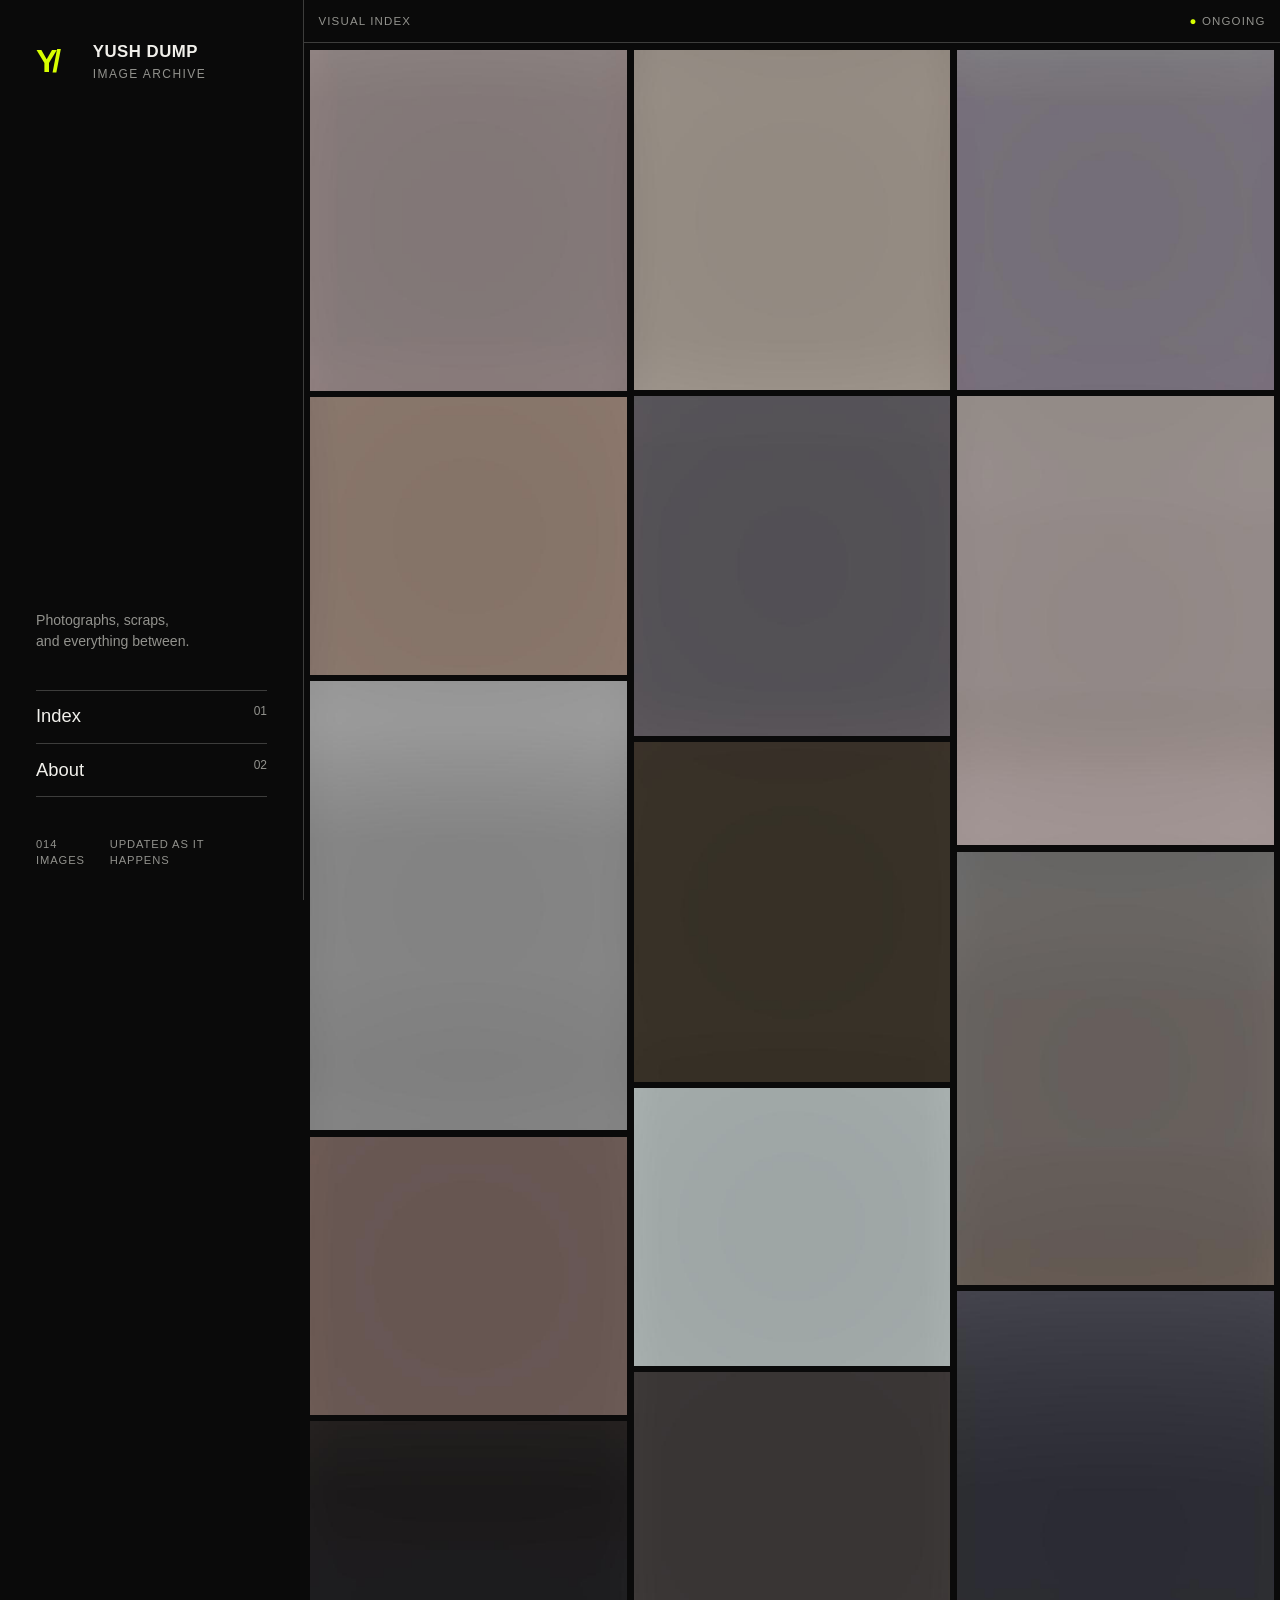
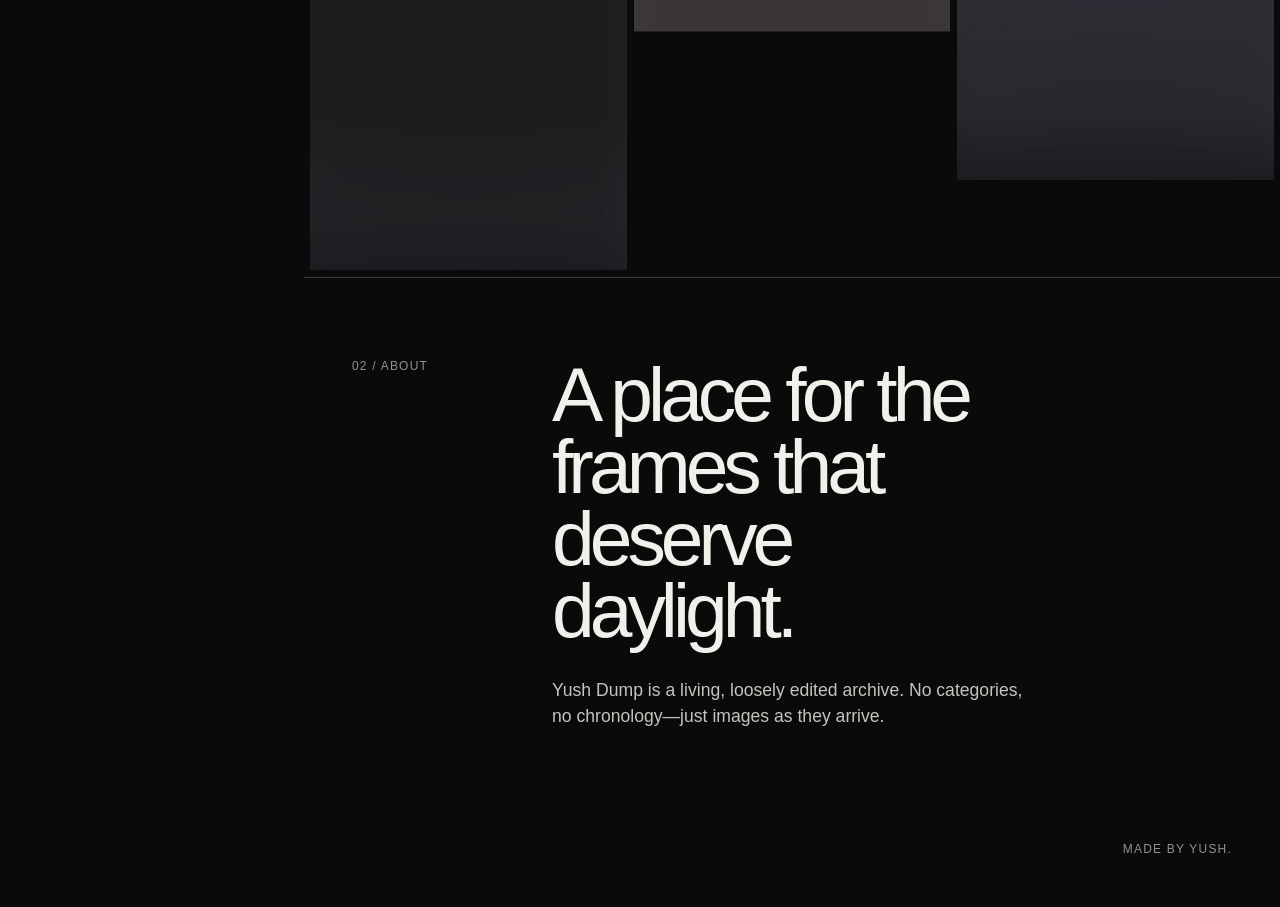
==== index.html @ 3e43b0ed "Build vanilla image archive boilerplate" ====
<!doctype html>
<html lang="en">
  <head>
    <meta charset="utf-8">
    <meta name="viewport" content="width=device-width, initial-scale=1">
    <meta name="description" content="Yush Dump — an unfiltered image archive.">
    <meta name="theme-color" content="#0a0a0a">
    <title>Yush Dump — Image Archive</title>
    <link rel="icon" type="image/svg+xml" href="data:image/svg+xml,%3Csvg xmlns='http://www.w3.org/2000/svg' viewBox='0 0 32 32'%3E%3Crect width='32' height='32' rx='3' fill='%230a0a0a'/%3E%3Cpath d='M7 7h6l3 7 3-7h6l-6 12v6h-6v-6z' fill='%23d8ff00'/%3E%3C/svg%3E">
    <link rel="stylesheet" href="styles.css">
    <script src="photos.js" defer></script>
    <script src="app.js" defer></script>
  </head>
  <body>
    <a class="skip-link" href="#gallery">Skip to photographs</a>

    <div class="site-shell">
      <aside class="sidebar" aria-label="Site navigation">
        <a class="brand" href="#top" aria-label="Yush Dump, home">
          <span class="brand-mark" aria-hidden="true">Y/</span>
          <span class="brand-name">Yush Dump</span>
          <span class="brand-note">Image archive</span>
        </a>

        <button class="menu-toggle" type="button" aria-expanded="false" aria-controls="site-nav">
          <span>Menu</span>
          <span class="menu-toggle-icon" aria-hidden="true"></span>
        </button>

        <div class="sidebar-lower" id="site-nav">
          <p class="archive-note">Photographs, scraps,<br>and everything between.</p>
          <nav class="main-nav" aria-label="Primary">
            <a href="#gallery" data-nav-link>Index <span>01</span></a>
            <a href="#about" data-nav-link>About <span>02</span></a>
          </nav>
          <div class="sidebar-meta">
            <span id="photo-count">000 images</span>
            <span>Updated as it happens</span>
          </div>
        </div>
      </aside>

      <main class="main" id="top">
        <header class="index-header">
          <p>Visual index</p>
          <p><span aria-hidden="true">●</span> Ongoing</p>
        </header>

        <section class="gallery" id="gallery" aria-label="Image archive"></section>
        <noscript>
          <p class="noscript">This image index needs JavaScript enabled.</p>
        </noscript>

        <section class="about" id="about" aria-labelledby="about-title">
          <p class="section-label">02 / About</p>
          <div class="about-copy">
            <h1 id="about-title">A place for the frames that deserve daylight.</h1>
            <p>Yush Dump is a living, loosely edited archive. No categories, no chronology—just images as they arrive.</p>
          </div>
          <p class="about-signoff">Made by Yush.</p>
        </section>
      </main>
    </div>

    <dialog class="lightbox" id="lightbox" aria-labelledby="lightbox-title">
      <div class="lightbox-frame">
        <button class="lightbox-close" type="button" aria-label="Close image viewer">Close</button>
        <button class="lightbox-arrow lightbox-previous" type="button" aria-label="Previous image">←</button>
        <figure>
          <img id="lightbox-image" alt="">
          <figcaption>
            <span id="lightbox-title"></span>
            <span id="lightbox-meta"></span>
          </figcaption>
        </figure>
        <button class="lightbox-arrow lightbox-next" type="button" aria-label="Next image">→</button>
      </div>
    </dialog>
  </body>
</html>
---- styles.css ----
:root {
  color-scheme: dark;
  --ink: #0a0a0a;
  --paper: #f1f0eb;
  --muted: #92928d;
  --line: rgba(241, 240, 235, 0.22);
  --acid: #d8ff00;
  --sidebar-width: 19rem;
  font-family: Arial, Helvetica, sans-serif;
  font-synthesis: none;
}

* {
  box-sizing: border-box;
}

html {
  scroll-behavior: smooth;
}

body {
  margin: 0;
  background: var(--ink);
  color: var(--paper);
  font-size: 1rem;
  line-height: 1.45;
  -webkit-font-smoothing: antialiased;
}

button,
a {
  color: inherit;
}

button {
  font: inherit;
}

.skip-link {
  position: fixed;
  top: 0.75rem;
  left: 0.75rem;
  z-index: 1000;
  padding: 0.65rem 0.85rem;
  background: var(--acid);
  color: var(--ink);
  font-weight: 700;
  transform: translateY(-180%);
  transition: transform 160ms ease;
}

.skip-link:focus {
  transform: translateY(0);
}

.site-shell {
  min-height: 100vh;
}

.sidebar {
  position: fixed;
  inset: 0 auto 0 0;
  z-index: 20;
  display: flex;
  width: var(--sidebar-width);
  flex-direction: column;
  justify-content: space-between;
  padding: 2.4rem 2.25rem 2rem;
  background: var(--ink);
  border-right: 1px solid var(--line);
}

.brand {
  display: grid;
  grid-template-columns: 2.75rem 1fr;
  grid-template-rows: auto auto;
  column-gap: 0.8rem;
  align-items: center;
  width: fit-content;
  text-decoration: none;
}

.brand-mark {
  grid-row: 1 / 3;
  color: var(--acid);
  font-size: 2rem;
  font-weight: 800;
  letter-spacing: -0.16em;
}

.brand-name {
  font-size: 1.05rem;
  font-weight: 700;
  letter-spacing: 0.03em;
  text-transform: uppercase;
}

.brand-note {
  color: var(--muted);
  font-size: 0.75rem;
  letter-spacing: 0.12em;
  text-transform: uppercase;
}

.menu-toggle {
  display: none;
}

.sidebar-lower {
  display: grid;
  gap: 2.4rem;
}

.archive-note {
  margin: 0;
  color: var(--muted);
  font-size: 0.88rem;
}

.main-nav {
  display: grid;
  border-top: 1px solid var(--line);
}

.main-nav a {
  display: flex;
  justify-content: space-between;
  padding: 0.8rem 0;
  border-bottom: 1px solid var(--line);
  font-size: 1.15rem;
  text-decoration: none;
  transition: color 160ms ease, padding 160ms ease;
}

.main-nav a span {
  color: var(--muted);
  font-size: 0.75rem;
}

.main-nav a:hover,
.main-nav a:focus-visible {
  padding-left: 0.35rem;
  color: var(--acid);
  outline: none;
}

.sidebar-meta {
  display: flex;
  justify-content: space-between;
  color: var(--muted);
  font-size: 0.7rem;
  letter-spacing: 0.08em;
  text-transform: uppercase;
}

.main {
  margin-left: var(--sidebar-width);
}

.index-header {
  display: flex;
  justify-content: space-between;
  padding: 0.8rem 0.9rem;
  border-bottom: 1px solid var(--line);
  color: var(--muted);
  font-size: 0.72rem;
  letter-spacing: 0.1em;
  text-transform: uppercase;
}

.index-header p {
  margin: 0;
}

.index-header span {
  color: var(--acid);
}

.gallery {
  min-height: 85vh;
  padding: 0.4rem;
  columns: 4 15rem;
  column-gap: 0.4rem;
}

.photo-card {
  position: relative;
  display: block;
  width: 100%;
  margin: 0 0 0.4rem;
  padding: 0;
  overflow: hidden;
  break-inside: avoid;
  background: #171717;
  border: 0;
  cursor: zoom-in;
  text-align: left;
}

.photo-card img {
  display: block;
  width: 100%;
  height: auto;
  filter: saturate(0.88);
  transform: scale(1.002);
  transition: filter 300ms ease, transform 500ms cubic-bezier(0.2, 0.65, 0.25, 1);
}

.photo-card::after {
  content: "";
  position: absolute;
  inset: 0;
  background: linear-gradient(to top, rgba(0, 0, 0, 0.78), transparent 42%);
  opacity: 0;
  transition: opacity 240ms ease;
}

.photo-card-copy {
  position: absolute;
  z-index: 1;
  right: 0.8rem;
  bottom: 0.65rem;
  left: 0.8rem;
  display: flex;
  justify-content: space-between;
  align-items: end;
  opacity: 0;
  transform: translateY(0.4rem);
  transition: opacity 220ms ease, transform 220ms ease;
}

.photo-card-title {
  font-size: 0.8rem;
  letter-spacing: 0.05em;
  text-transform: uppercase;
}

.photo-card-index {
  color: var(--acid);
  font-size: 0.7rem;
}

.photo-card:hover img,
.photo-card:focus-visible img {
  filter: saturate(1);
  transform: scale(1.025);
}

.photo-card:hover::after,
.photo-card:focus-visible::after,
.photo-card:hover .photo-card-copy,
.photo-card:focus-visible .photo-card-copy {
  opacity: 1;
}

.photo-card:hover .photo-card-copy,
.photo-card:focus-visible .photo-card-copy {
  transform: translateY(0);
}

.photo-card:focus-visible {
  outline: 2px solid var(--acid);
  outline-offset: -2px;
}

.about {
  display: grid;
  grid-template-columns: minmax(8rem, 0.7fr) minmax(18rem, 2fr) 0.7fr;
  gap: 2rem;
  min-height: 70vh;
  padding: 5rem 3rem 3rem;
  border-top: 1px solid var(--line);
}

.section-label,
.about-signoff {
  margin: 0;
  color: var(--muted);
  font-size: 0.75rem;
  letter-spacing: 0.1em;
  text-transform: uppercase;
}

.about-copy h1 {
  max-width: 14ch;
  margin: 0 0 2rem;
  font-size: clamp(2.6rem, 6vw, 6.8rem);
  font-weight: 400;
  line-height: 0.94;
  letter-spacing: -0.065em;
}

.about-copy p {
  max-width: 34rem;
  margin: 0;
  color: #c4c3bd;
  font-size: 1.1rem;
}

.about-signoff {
  align-self: end;
  text-align: right;
}

.noscript {
  margin: 2rem;
}

.lightbox {
  width: 100vw;
  max-width: none;
  height: 100vh;
  max-height: none;
  margin: 0;
  padding: 0;
  background: rgba(5, 5, 5, 0.98);
  border: 0;
  color: var(--paper);
}

.lightbox::backdrop {
  background: rgba(5, 5, 5, 0.96);
}

.lightbox-frame {
  display: grid;
  grid-template-columns: 4.5rem minmax(0, 1fr) 4.5rem;
  align-items: center;
  width: 100%;
  height: 100%;
  padding: 1rem;
}

.lightbox figure {
  display: grid;
  grid-template-rows: minmax(0, 1fr) auto;
  align-items: center;
  height: calc(100vh - 2rem);
  margin: 0;
}

.lightbox img {
  display: block;
  max-width: 100%;
  max-height: calc(100vh - 5.5rem);
  margin: auto;
  object-fit: contain;
}

.lightbox figcaption {
  display: flex;
  justify-content: space-between;
  padding-top: 0.9rem;
  color: var(--muted);
  font-size: 0.75rem;
  letter-spacing: 0.08em;
  text-transform: uppercase;
}

.lightbox-close,
.lightbox-arrow {
  background: transparent;
  border: 0;
  cursor: pointer;
}

.lightbox-close {
  position: absolute;
  top: 1.1rem;
  right: 1.25rem;
  z-index: 2;
  padding: 0.5rem;
  color: var(--muted);
  font-size: 0.75rem;
  letter-spacing: 0.1em;
  text-transform: uppercase;
}

.lightbox-arrow {
  display: grid;
  width: 3rem;
  height: 3rem;
  place-items: center;
  border: 1px solid var(--line);
  border-radius: 50%;
  font-size: 1.3rem;
  transition: background 160ms ease, color 160ms ease;
}

.lightbox-arrow:hover,
.lightbox-arrow:focus-visible,
.lightbox-close:hover,
.lightbox-close:focus-visible {
  color: var(--acid);
  outline: none;
}

.lightbox-arrow:hover,
.lightbox-arrow:focus-visible {
  background: var(--paper);
  color: var(--ink);
}

body:has(.lightbox[open]) {
  overflow: hidden;
}

@media (max-width: 1050px) {
  :root {
    --sidebar-width: 16rem;
  }

  .sidebar {
    padding-inline: 1.5rem;
  }

  .gallery {
    columns: 3 13rem;
  }
}

@media (max-width: 760px) {
  .sidebar {
    position: sticky;
    top: 0;
    flex-direction: row;
    align-items: center;
    width: 100%;
    min-height: 4.5rem;
    padding: 0.85rem 1rem;
    border-right: 0;
    border-bottom: 1px solid var(--line);
  }

  .brand-mark {
    font-size: 1.55rem;
  }

  .brand-note {
    display: none;
  }

  .menu-toggle {
    display: flex;
    align-items: center;
    gap: 0.65rem;
    padding: 0.55rem 0;
    background: transparent;
    border: 0;
    cursor: pointer;
    font-size: 0.75rem;
    letter-spacing: 0.1em;
    text-transform: uppercase;
  }

  .menu-toggle-icon,
  .menu-toggle-icon::before {
    display: block;
    width: 1.35rem;
    height: 1px;
    background: currentColor;
    content: "";
    transition: transform 180ms ease;
  }

  .menu-toggle-icon::before {
    transform: translateY(0.35rem);
  }

  .menu-toggle[aria-expanded="true"] .menu-toggle-icon {
    transform: translateY(0.15rem) rotate(45deg);
  }

  .menu-toggle[aria-expanded="true"] .menu-toggle-icon::before {
    transform: rotate(-90deg);
  }

  .sidebar-lower {
    position: absolute;
    top: calc(100% + 1px);
    right: 0;
    left: 0;
    display: none;
    gap: 1.5rem;
    padding: 1.5rem 1rem;
    background: var(--ink);
    border-bottom: 1px solid var(--line);
  }

  .sidebar-lower.is-open {
    display: grid;
  }

  .archive-note {
    display: none;
  }

  .sidebar-meta {
    padding-top: 0.25rem;
  }

  .main {
    margin-left: 0;
  }

  .index-header {
    padding-inline: 0.6rem;
  }

  .gallery {
    columns: 2 10rem;
    padding: 0.25rem;
    column-gap: 0.25rem;
  }

  .photo-card {
    margin-bottom: 0.25rem;
  }

  .photo-card::after,
  .photo-card-copy {
    display: none;
  }

  .about {
    grid-template-columns: 1fr;
    gap: 2.5rem;
    min-height: auto;
    padding: 4rem 1rem 2rem;
  }

  .about-copy h1 {
    font-size: clamp(2.8rem, 15vw, 5.2rem);
  }

  .about-signoff {
    margin-top: 3rem;
    text-align: left;
  }

  .lightbox-frame {
    grid-template-columns: 1fr 1fr;
    grid-template-rows: minmax(0, 1fr) 3.5rem;
    gap: 0.5rem;
    padding: 3.25rem 0.75rem 0.75rem;
  }

  .lightbox figure {
    grid-column: 1 / -1;
    height: 100%;
  }

  .lightbox img {
    max-height: calc(100vh - 9rem);
  }

  .lightbox-arrow {
    width: 100%;
    height: 2.8rem;
    border-radius: 0;
  }

  .lightbox-next {
    justify-self: end;
  }
}

@media (prefers-reduced-motion: reduce) {
  html {
    scroll-behavior: auto;
  }

  *,
  *::before,
  *::after {
    scroll-behavior: auto !important;
    transition-duration: 0.01ms !important;
  }
}
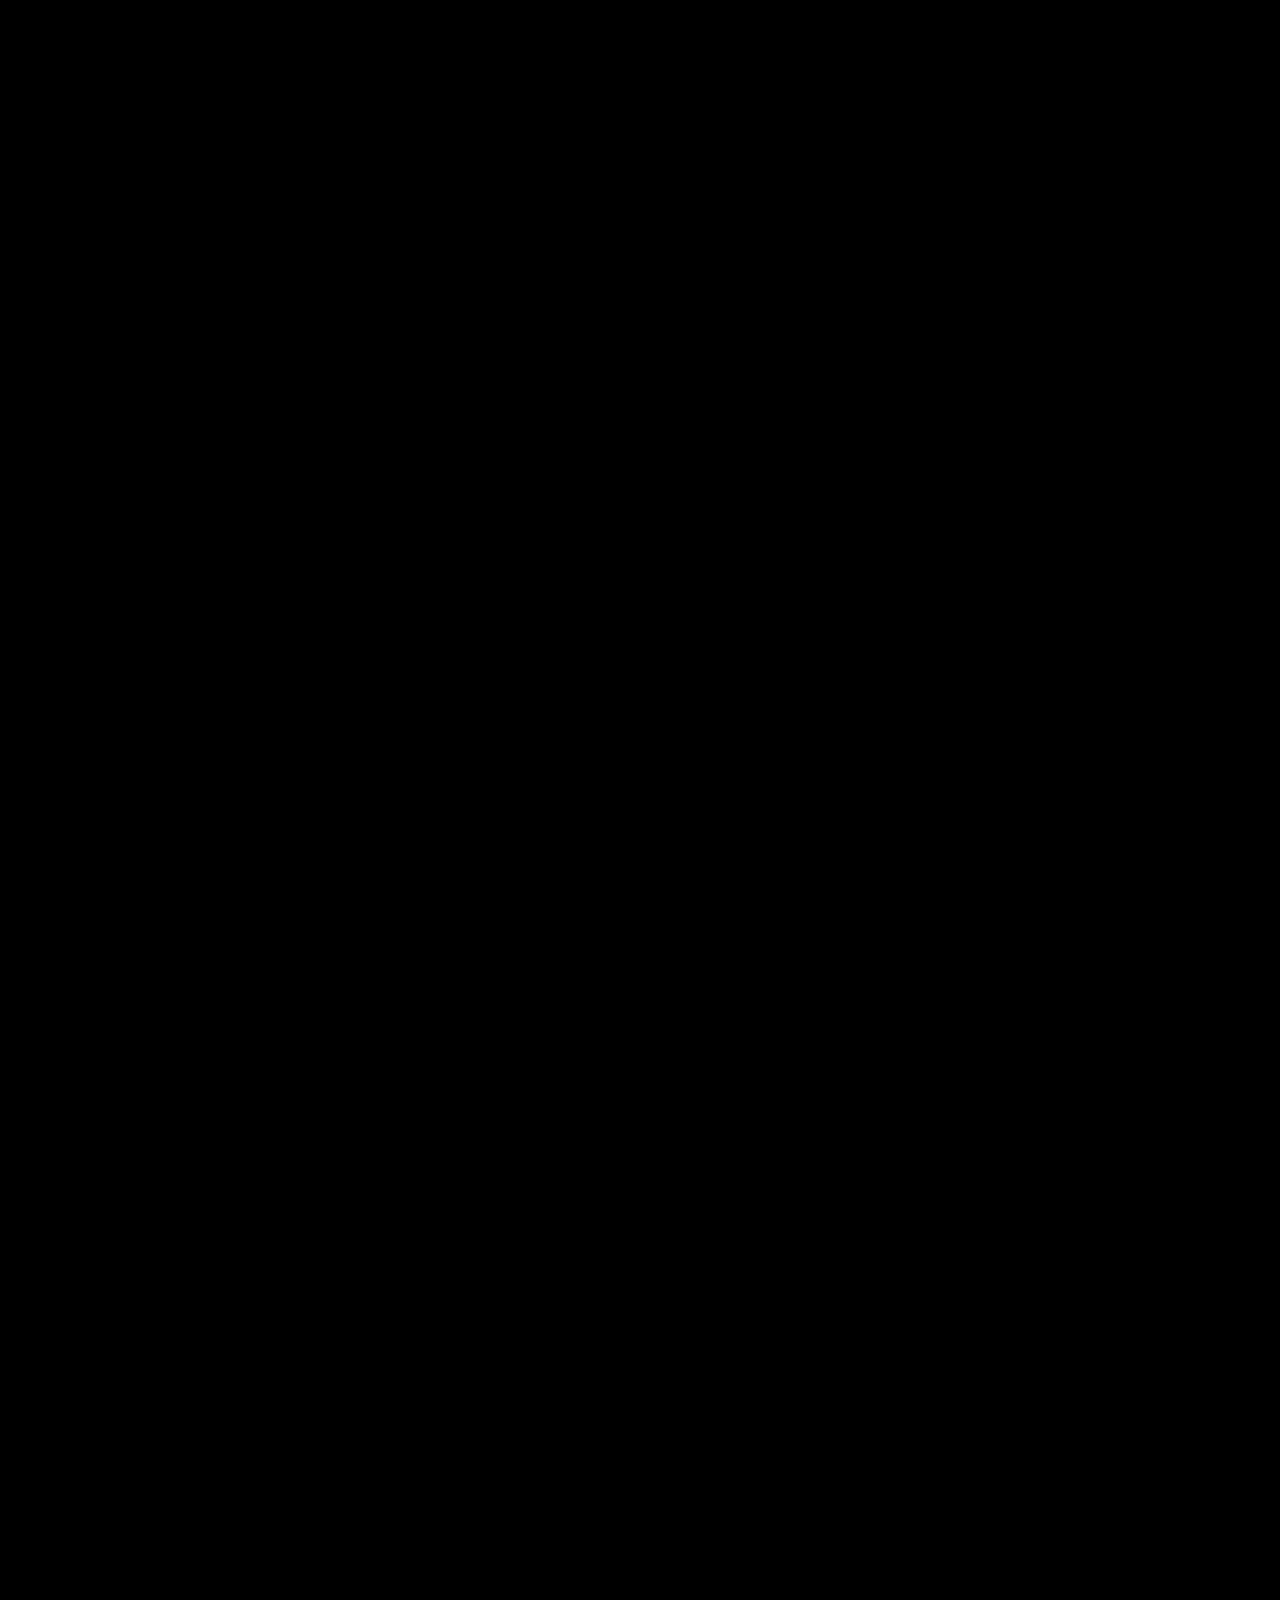
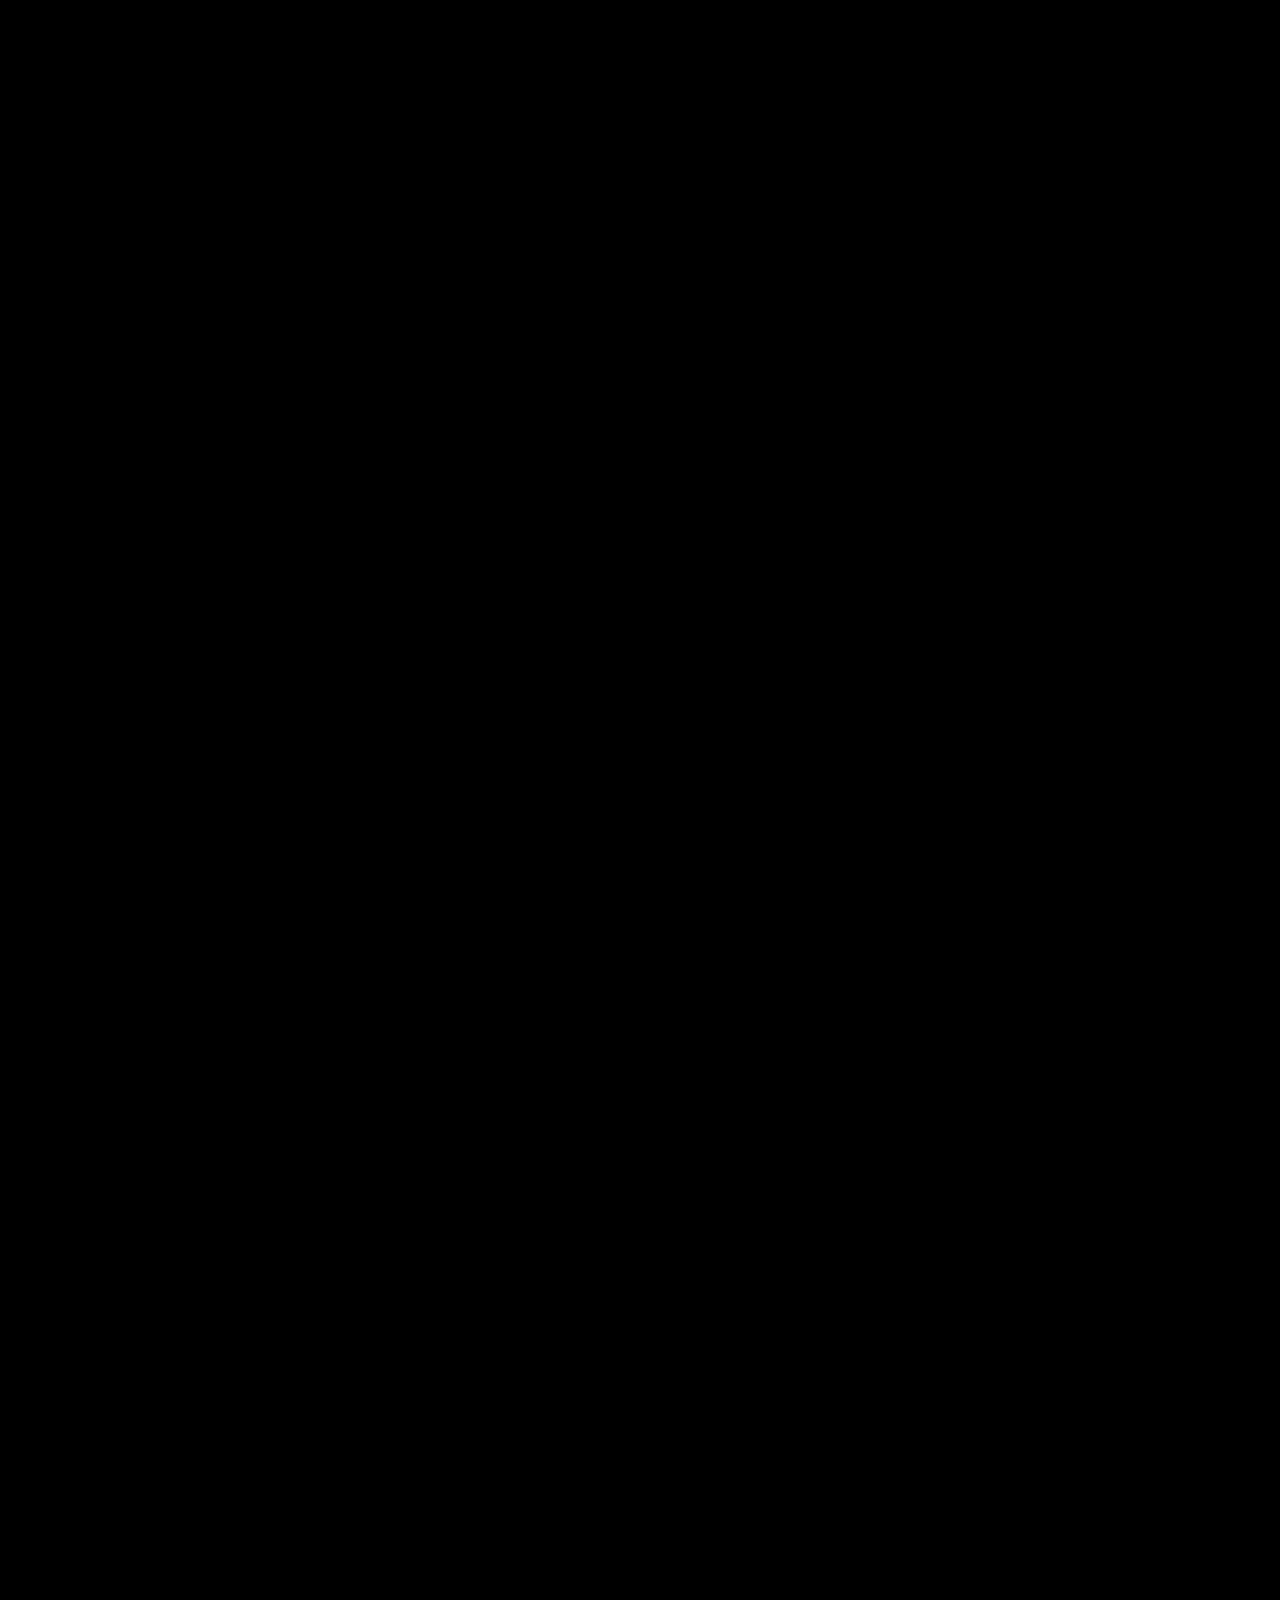
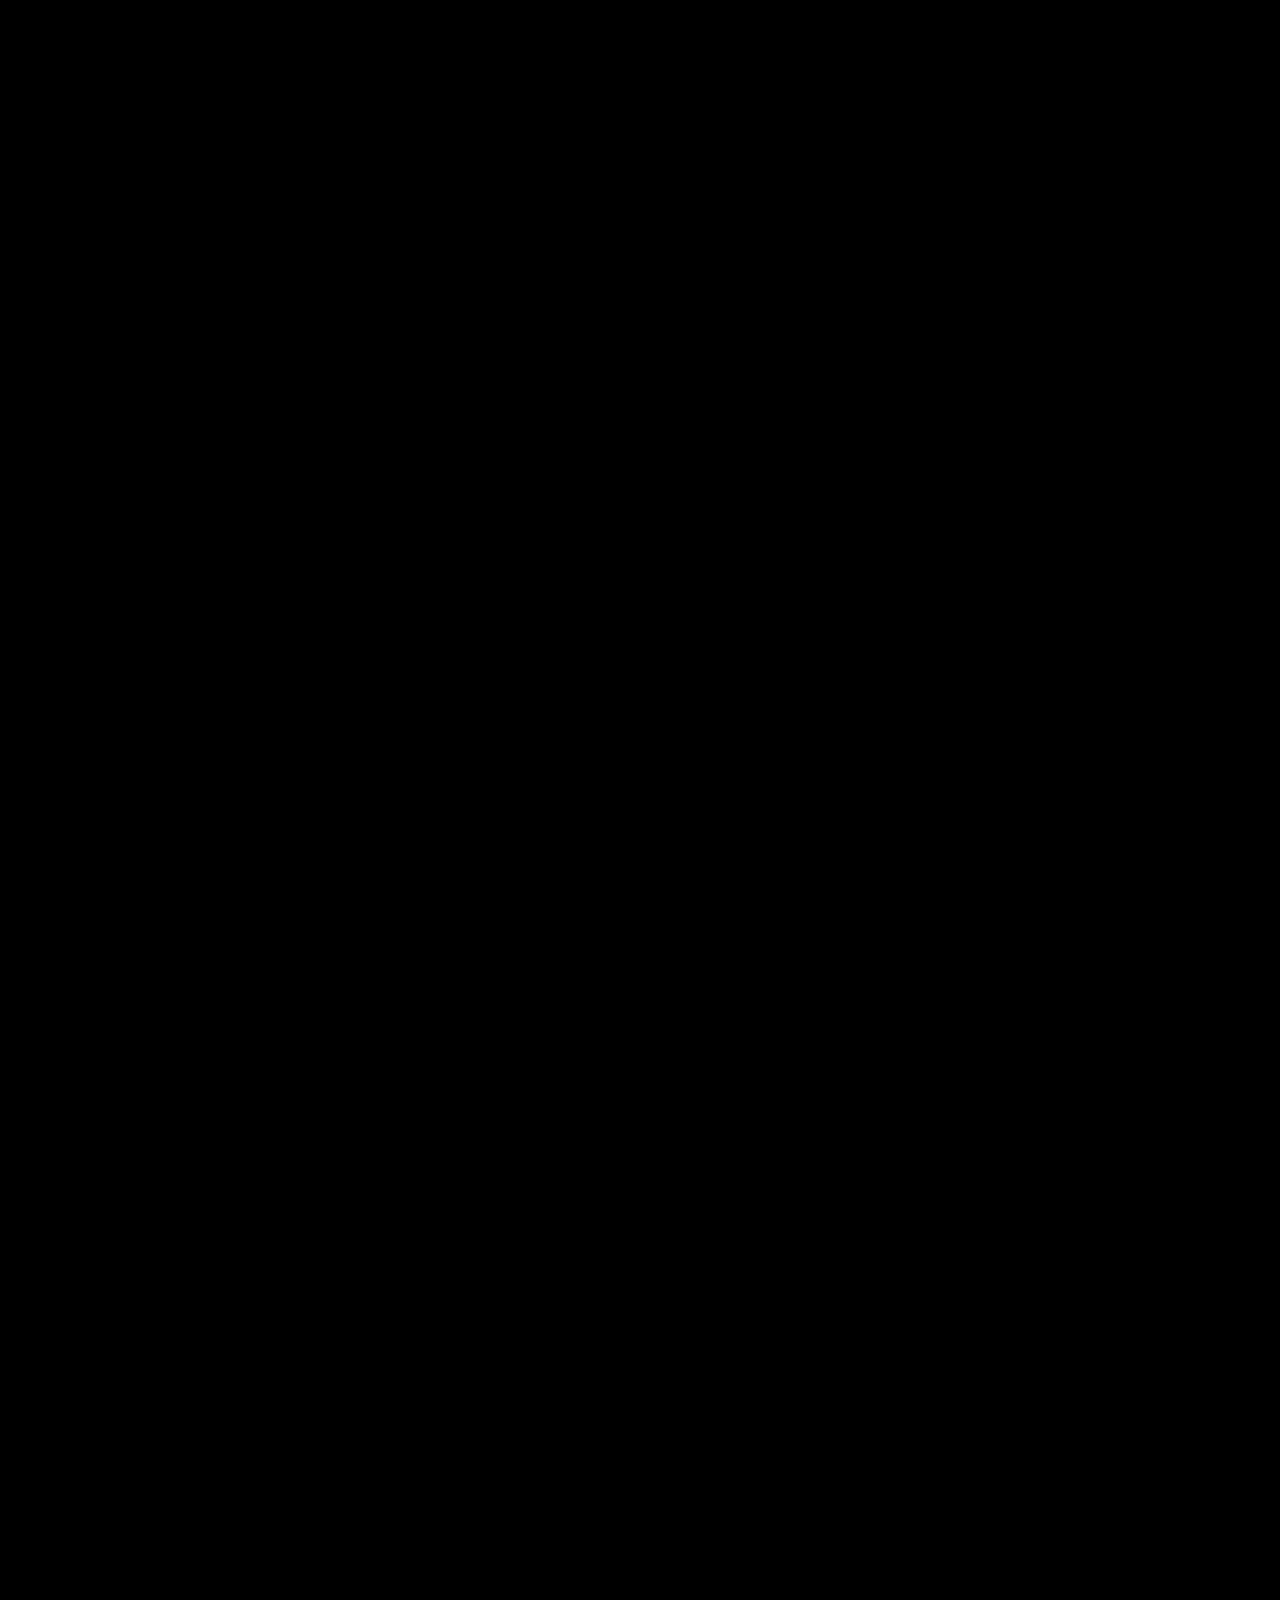
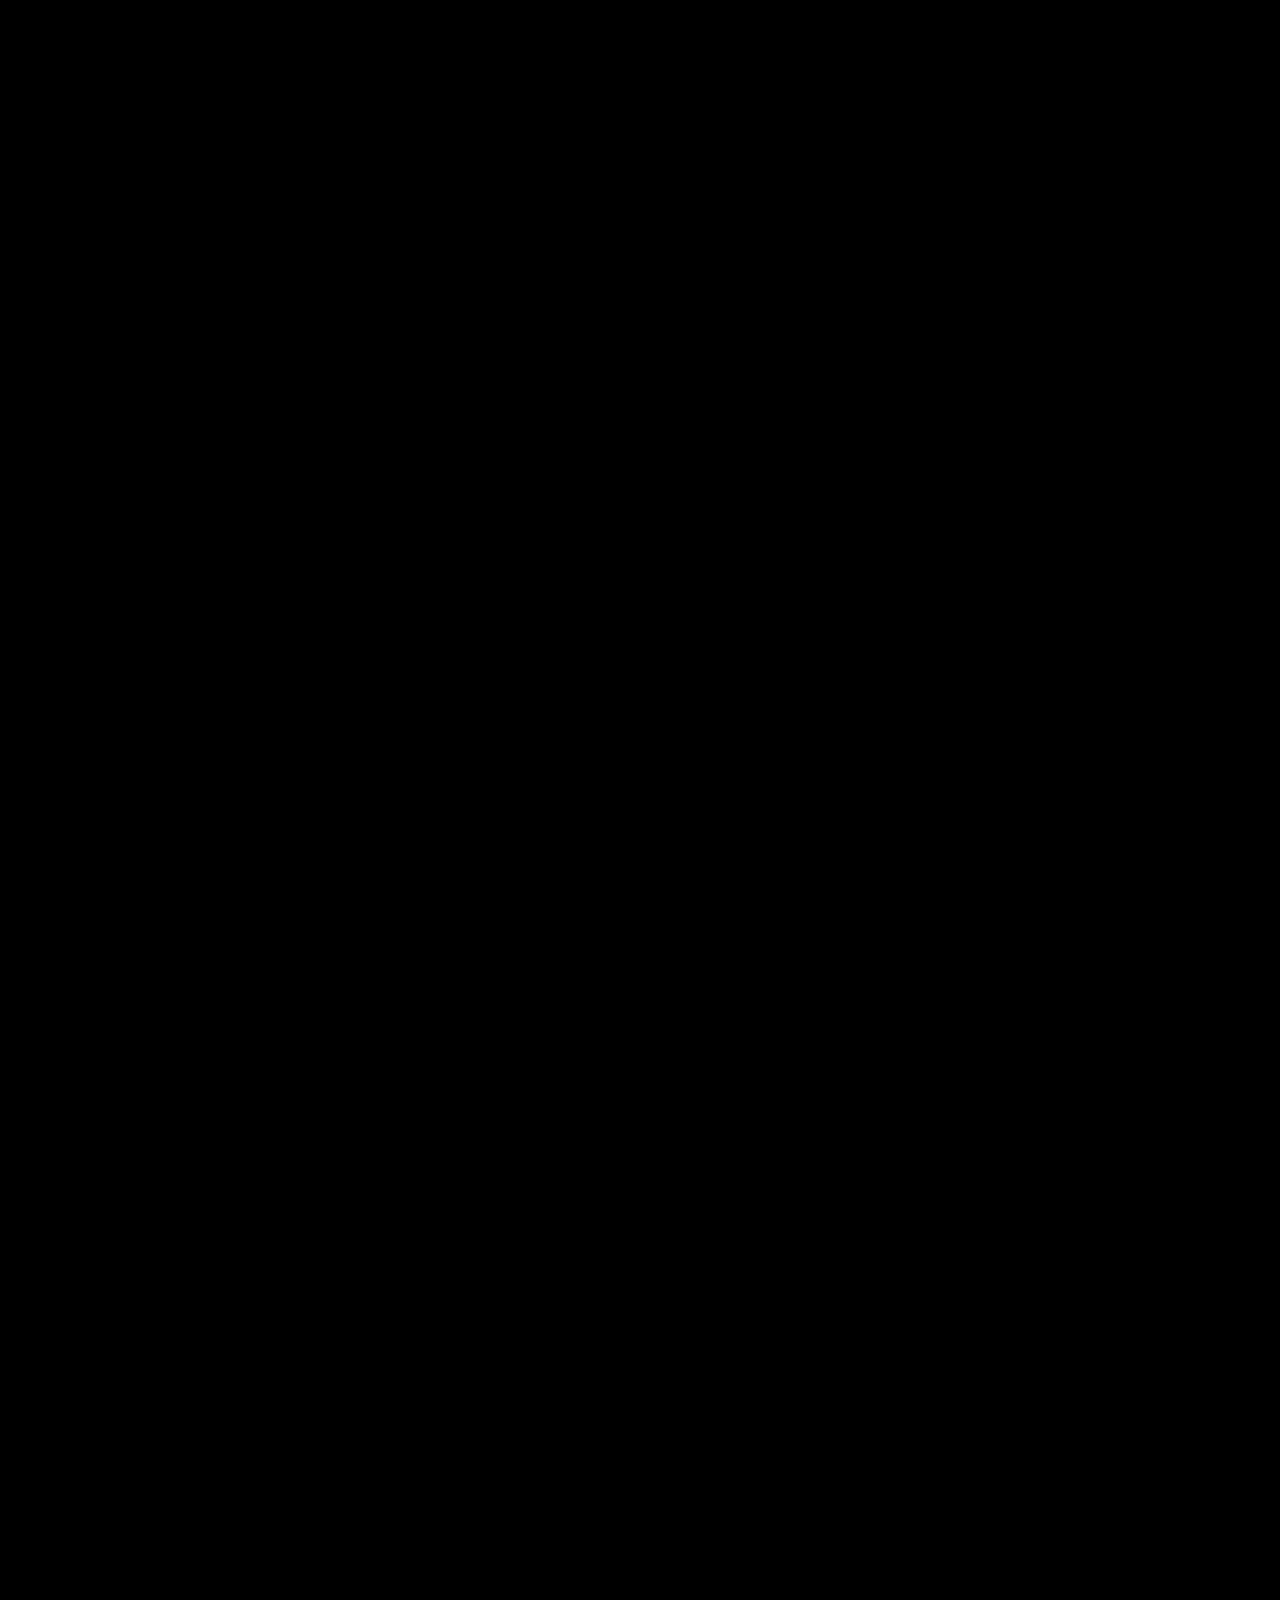
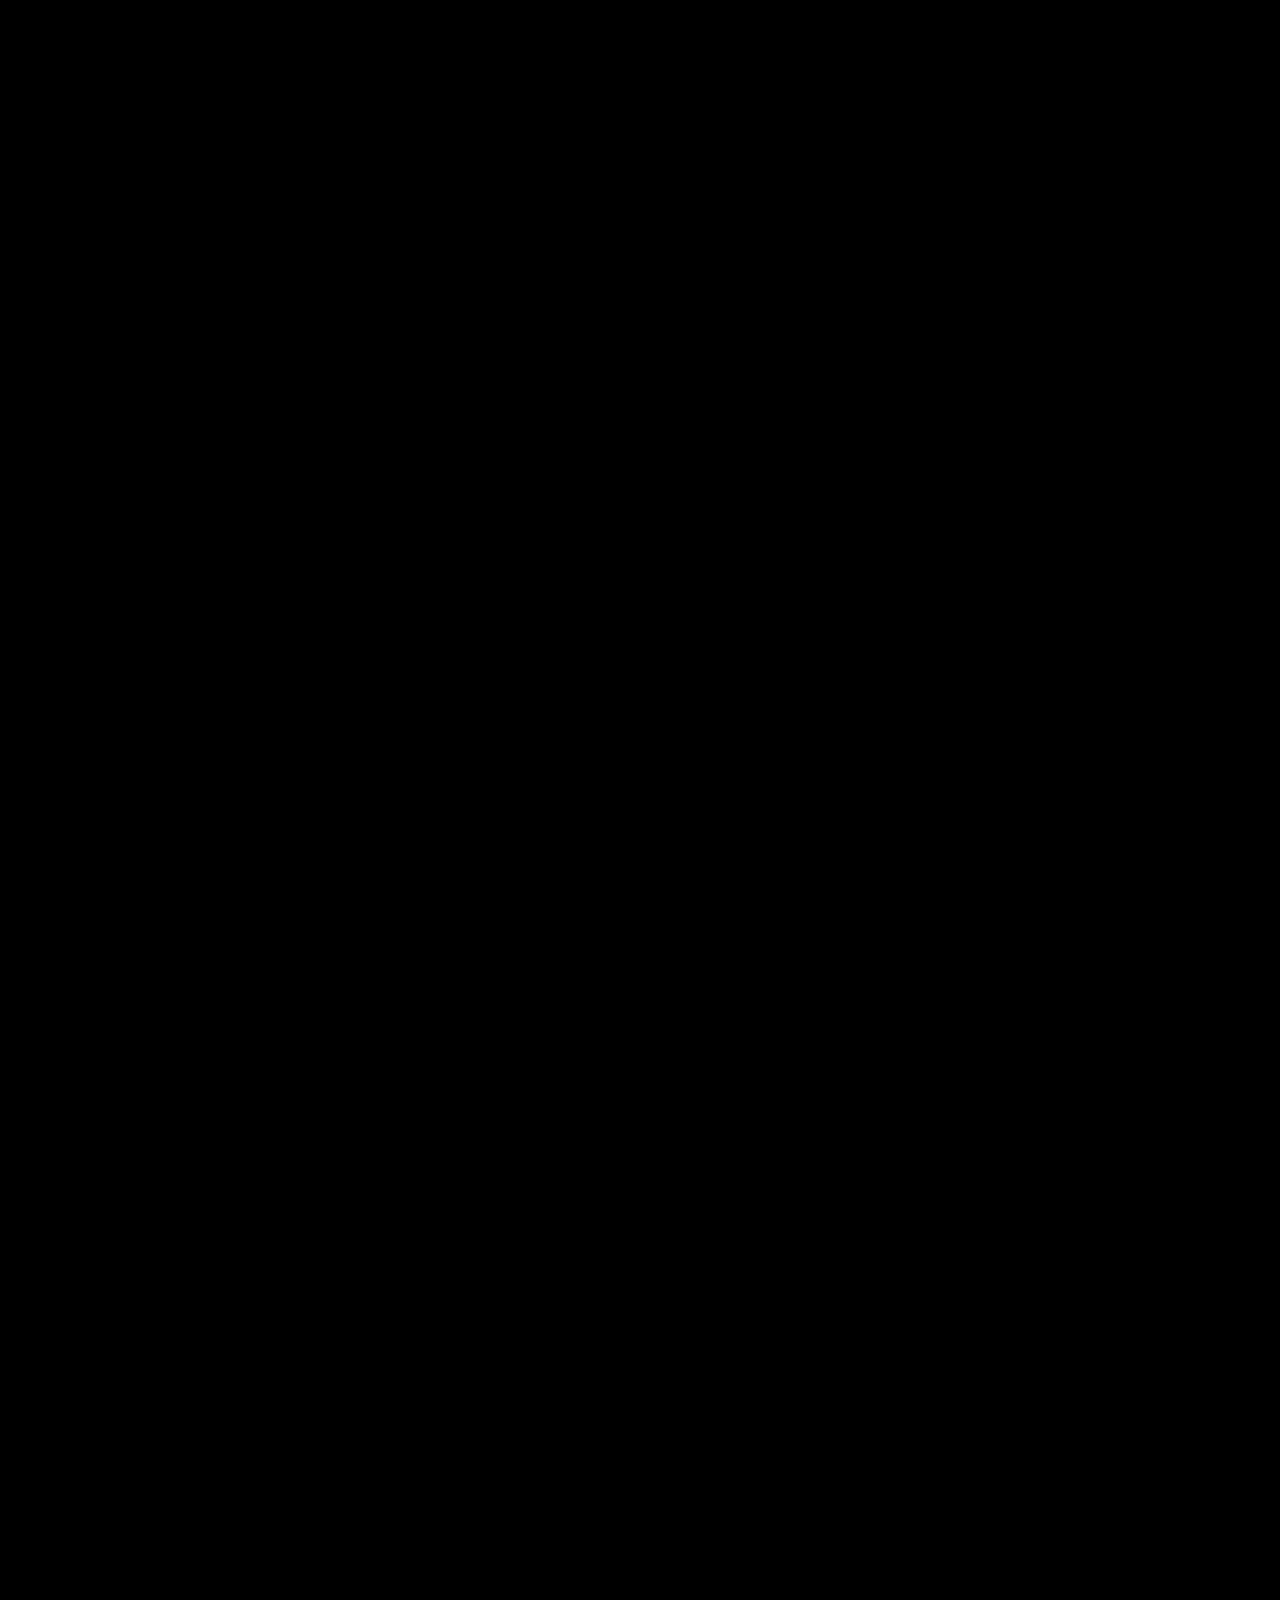
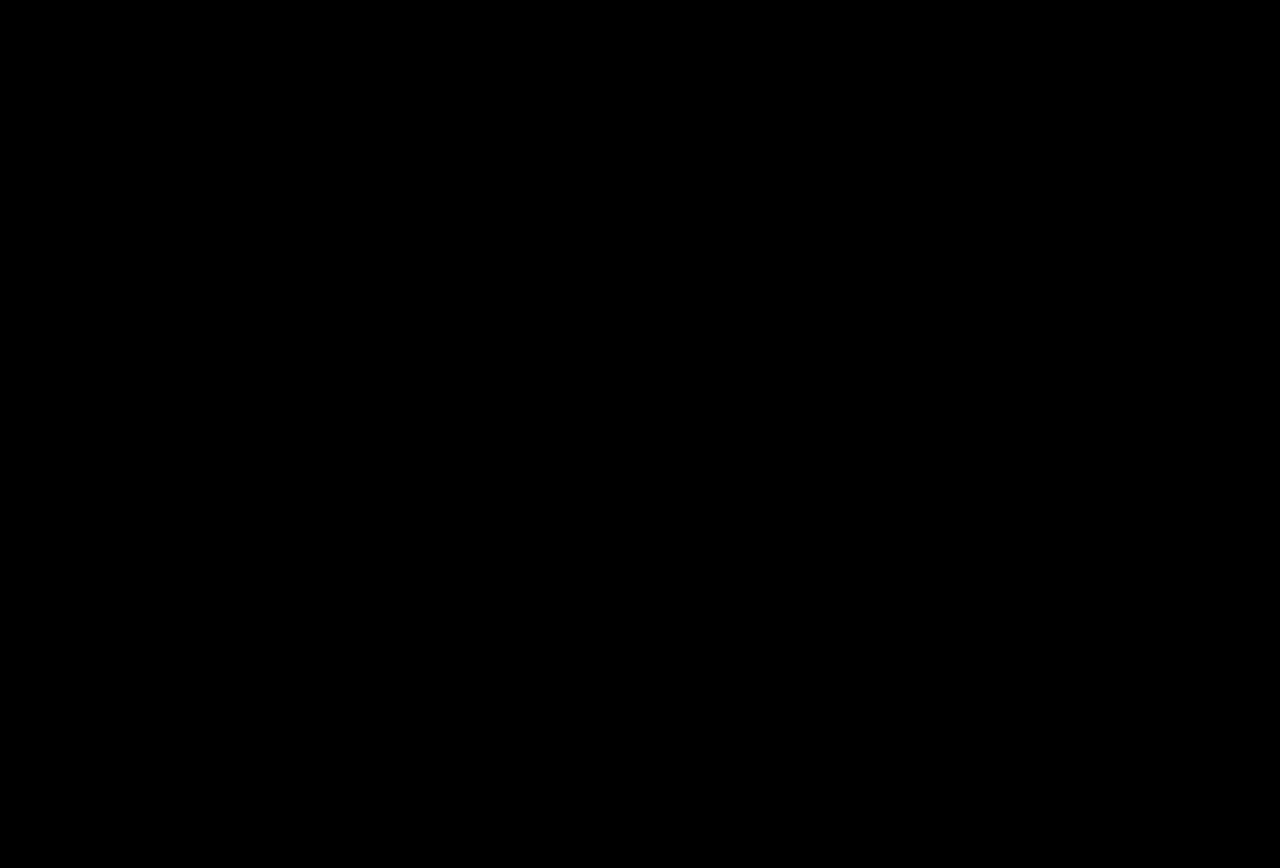
==== commit 82ac3394: "Replace recreation with purchased Sylk theme" ====
--- a/index.html
+++ b/index.html
@@ -1,80 +1,84 @@
-<!doctype html>
-<html lang="en">
+<!DOCTYPE html>
+<html>
   <head>
+    <title>Yush Dump - Image Archive</title>
+    <meta name="viewport" content="width=device-width, initial-scale=1, maximum-scale=1">
     <meta charset="utf-8">
-    <meta name="viewport" content="width=device-width, initial-scale=1">
-    <meta name="description" content="Yush Dump — an unfiltered image archive.">
-    <meta name="theme-color" content="#0a0a0a">
-    <title>Yush Dump — Image Archive</title>
-    <link rel="icon" type="image/svg+xml" href="data:image/svg+xml,%3Csvg xmlns='http://www.w3.org/2000/svg' viewBox='0 0 32 32'%3E%3Crect width='32' height='32' rx='3' fill='%230a0a0a'/%3E%3Cpath d='M7 7h6l3 7 3-7h6l-6 12v6h-6v-6z' fill='%23d8ff00'/%3E%3C/svg%3E">
-    <link rel="stylesheet" href="styles.css">
-    <script src="photos.js" defer></script>
-    <script src="app.js" defer></script>
+    <meta name="format-detection" content="telephone=no">
+    <link rel="stylesheet" type="text/css" href="css/core.css">
+    <link rel="stylesheet" type="text/css" href="css/elements.css">
+    <link rel="stylesheet" type="text/css" href="css/custom.css">
+    <link rel="icon" type="image/png" href="favicon.png?version=4">
   </head>
   <body>
-    <a class="skip-link" href="#gallery">Skip to photographs</a>
-
-    <div class="site-shell">
-      <aside class="sidebar" aria-label="Site navigation">
-        <a class="brand" href="#top" aria-label="Yush Dump, home">
-          <span class="brand-mark" aria-hidden="true">Y/</span>
-          <span class="brand-name">Yush Dump</span>
-          <span class="brand-note">Image archive</span>
-        </a>
-
-        <button class="menu-toggle" type="button" aria-expanded="false" aria-controls="site-nav">
-          <span>Menu</span>
-          <span class="menu-toggle-icon" aria-hidden="true"></span>
-        </button>
-
-        <div class="sidebar-lower" id="site-nav">
-          <p class="archive-note">Photographs, scraps,<br>and everything between.</p>
-          <nav class="main-nav" aria-label="Primary">
-            <a href="#gallery" data-nav-link>Index <span>01</span></a>
-            <a href="#about" data-nav-link>About <span>02</span></a>
-          </nav>
-          <div class="sidebar-meta">
-            <span id="photo-count">000 images</span>
-            <span>Updated as it happens</span>
-          </div>
+    <div id="wrapper" class="container-fluid sidebar">
+      <aside id="main-sidebar"><a href="index.html" class="brand"><span class="name">Yush Dump</span><span class="title hidden-xs">Image Archive</span></a>
+        <div class="responsive-nav">
+          <div class="bar"></div>
+          <div class="bar"></div>
+          <div class="bar"></div>
         </div>
+        <nav class="main-nav">
+          <ul>
+            <li><a href="index.html" class="active">Home</a>
+              <ul class="dropdown">
+                <li><a href="pages/homepages/home-unique-scroll.html">Home - Unique scroll</a>
+                </li>
+                <li><a href="pages/homepages/home-image-stack.html">Home - Image stack</a>
+                </li>
+                <li><a href="pages/homepages/home-fullscreen.html">Home - Fullscreen</a>
+                </li>
+                <li><a href="pages/homepages/home-fullscreen-offset.html">Home - Fullscreen offset</a>
+                </li>
+                <li><a href="pages/homepages/home-fullscreen-border.html">Home - Fullscreen border</a>
+                </li>
+                <li><a href="pages/homepages/home-hero-variant-1.html">Home - Hero variant 1</a>
+                </li>
+                <li><a href="pages/homepages/home-hero-variant-2.html">Home - Hero variant 2</a>
+                </li>
+                <li><a href="pages/homepages/home-sidebar-variant-1.html">Home - Sidebar variant 1</a>
+                </li>
+                <li><a href="pages/homepages/home-sidebar-variant-2.html">Home - Sidebar variant 2</a>
+                </li>
+              </ul>
+            </li>
+            <li><a href="pages/portfolio/portfolio-unique-scroll.html">Portfolio</a>
+              <ul class="dropdown">
+                <li><a href="pages/portfolio/portfolio-unique-scroll.html">Portfolio - Unique scroll</a>
+                </li>
+                <li><a href="pages/portfolio/portfolio-classic-2-columns.html">Portfolio Classic - 2 columns</a>
+                </li>
+                <li><a href="pages/portfolio/portfolio-classic-3-columns.html">Portfolio Classic - 3 columns</a>
+                </li>
+                <li><a href="pages/portfolio/portfolio-classic-4-columns.html">Portfolio Classic - 4 columns</a>
+                </li>
+                <li><a href="pages/portfolio/portfolio-masonry.html">Portfolio Masonry - 4 columns</a>
+                </li>
+                <li><a href="pages/portfolio/portfolio-wide-photo.html">Portfolio - Wide photo</a>
+                </li>
+                <li><a href="pages/portfolio/portfolio-category-filters.html">Portfolio - Category filters</a>
+                </li>
+                <li><a href="pages/portfolio/portfolio-titan-slider.html">Portfolio - Titan Slider</a>
+                </li>
+              </ul>
+            </li>
+            <li><a href="pages/about/index.html">About</a>
+            </li>
+            <li><a href="pages/clients/index.html">Clients</a>
+            </li>
+            <li><a href="pages/contact/index.html">Contact</a>
+            </li>
+          </ul>
+        </nav>
       </aside>
-
-      <main class="main" id="top">
-        <header class="index-header">
-          <p>Visual index</p>
-          <p><span aria-hidden="true">●</span> Ongoing</p>
-        </header>
-
-        <section class="gallery" id="gallery" aria-label="Image archive"></section>
-        <noscript>
-          <p class="noscript">This image index needs JavaScript enabled.</p>
-        </noscript>
-
-        <section class="about" id="about" aria-labelledby="about-title">
-          <p class="section-label">02 / About</p>
-          <div class="about-copy">
-            <h1 id="about-title">A place for the frames that deserve daylight.</h1>
-            <p>Yush Dump is a living, loosely edited archive. No categories, no chronology—just images as they arrive.</p>
-          </div>
-          <p class="about-signoff">Made by Yush.</p>
-        </section>
-      </main>
+      <section class="main">
+        <div class="img-grid">
+          <div class="item-sizer"></div><a href="images/portfolio/thumb-01.jpg" data-caption="Portrait #1" class="item lightbox"><img src="images/portfolio/thumb-01.jpg"></a><a href="images/portfolio/thumb-02.jpg" data-caption="Portrait #2" class="item lightbox"><img src="images/portfolio/thumb-02.jpg"></a><a href="images/portfolio/thumb-03.jpg" data-caption="Portrait #3" class="item lightbox"><img src="images/portfolio/thumb-03.jpg"></a><a href="images/portfolio/thumb-04.jpg" data-caption="Portrait #4" class="item lightbox"><img src="images/portfolio/thumb-04.jpg"></a><a href="images/portfolio/thumb-05.jpg" data-caption="Portrait #5" class="item lightbox"><img src="images/portfolio/thumb-05.jpg"></a><a href="images/portfolio/thumb-06.jpg" data-caption="Portrait #6" class="item lightbox"><img src="images/portfolio/thumb-06.jpg"></a><a href="images/portfolio/thumb-07.jpg" data-caption="Portrait #7" class="item lightbox"><img src="images/portfolio/thumb-07.jpg"></a><a href="images/portfolio/thumb-08.jpg" data-caption="Portrait #8" class="item lightbox"><img src="images/portfolio/thumb-08.jpg"></a><a href="images/portfolio/thumb-09.jpg" data-caption="Portrait #9" class="item lightbox"><img src="images/portfolio/thumb-09.jpg"></a><a href="images/portfolio/thumb-10.jpg" data-caption="Portrait #10" class="item lightbox"><img src="images/portfolio/thumb-10.jpg"></a><a href="images/portfolio/thumb-11.jpg" data-caption="Portrait #11" class="item lightbox"><img src="images/portfolio/thumb-11.jpg"></a><a href="images/portfolio/thumb-12.jpg" data-caption="Portrait #11" class="item lightbox"><img src="images/portfolio/thumb-12.jpg"></a><a href="images/portfolio/thumb-13.jpg" data-caption="Portrait #11" class="item lightbox"><img src="images/portfolio/thumb-13.jpg"></a><a href="images/portfolio/thumb-14.jpg" data-caption="Portrait #12" class="item lightbox"><img src="images/portfolio/thumb-14.jpg"></a>
+        </div>
+      </section>
     </div>
-
-    <dialog class="lightbox" id="lightbox" aria-labelledby="lightbox-title">
-      <div class="lightbox-frame">
-        <button class="lightbox-close" type="button" aria-label="Close image viewer">Close</button>
-        <button class="lightbox-arrow lightbox-previous" type="button" aria-label="Previous image">←</button>
-        <figure>
-          <img id="lightbox-image" alt="">
-          <figcaption>
-            <span id="lightbox-title"></span>
-            <span id="lightbox-meta"></span>
-          </figcaption>
-        </figure>
-        <button class="lightbox-arrow lightbox-next" type="button" aria-label="Next image">→</button>
-      </div>
-    </dialog>
+    <script src="js/vendor.js"></script>
+    <script src="js/functions.js"></script>
+    <script src="modules/tera-lightbox/tera-lightbox.js"></script>
   </body>
 </html>
--- a/css/elements.css
+++ b/css/elements.css
@@ -0,0 +1,1599 @@
+/*----------------------
+
+  Sylk - CSS 1.0
+  By Themanoid
+
+  Table of Contents
+
+  00.  Header
+  01.  Sidebar
+  02.  Navigation
+  03.  Homepages
+  04.  Portfolio
+  05.  About
+  06.  Contact
+  07.  Buttons
+  08.  Modules
+
+-----------------------*/
+/* 00. Header */
+#main-header {
+  margin: 20px 40px 0;
+  position: relative;
+  z-index: 999999;
+}
+
+#main-header.centered {
+  text-align: center;
+}
+
+#main-header.centered a.brand, #main-header.centered .main-nav {
+  width: 100%;
+  float: none;
+  display: inline-block;
+  padding-bottom: 20px;
+}
+
+#main-header a.brand {
+  text-decoration: none;
+  position: relative;
+  z-index: 9999;
+}
+
+#main-header a.brand .name {
+  font-family: "Poppins", "Helvetica Neue", Helvetica, sans-serif;
+  font-size: 1.15em;
+  margin-right: 20px;
+}
+
+#main-header a.brand .title {
+  font-size: 1.15em;
+  color: #888;
+}
+
+@media screen and (max-width: 992px) {
+  #main-header {
+    margin: 25px 15px 0;
+    height: auto;
+  }
+}
+
+/* 01. Sidebar */
+@media screen and (min-width: 992px) {
+  #main-sidebar {
+    position: fixed;
+    left: 0;
+    bottom: 0;
+    top: 0;
+    width: 300px;
+    z-index: 999;
+  }
+  #main-sidebar.centered {
+    text-align: center;
+  }
+  #main-sidebar.centered a.brand, #main-sidebar.centered .main-nav {
+    float: none;
+    display: block;
+    padding-bottom: 20px;
+  }
+  #main-sidebar.centered .main-nav ul.dropdown li {
+    text-align: center;
+  }
+  #main-sidebar a.brand {
+    text-decoration: none;
+    position: relative;
+    z-index: 99;
+    margin: 50px;
+    display: block;
+  }
+  #main-sidebar a.brand .name, #main-sidebar a.brand .title {
+    width: 100%;
+    display: block;
+  }
+  #main-sidebar a.brand .name {
+    font-family: "Poppins", "Helvetica Neue", Helvetica, sans-serif;
+    font-size: 1.15em;
+    margin-right: 20px;
+  }
+  #main-sidebar a.brand .title {
+    font-size: 1.15em;
+    color: #888;
+  }
+  #wrapper.sidebar {
+    padding-left: 300px;
+    margin: 0;
+  }
+  #wrapper.sidebar .main {
+    padding: 0;
+    margin: 4px;
+  }
+}
+
+@media screen and (max-width: 992px) {
+  #main-sidebar {
+    padding: 25px 15px 0;
+    display: inline-block;
+    width: 100%;
+    vertical-align: top;
+  }
+  #main-sidebar .bg {
+    display: none;
+  }
+  a.brand {
+    text-decoration: none;
+    position: relative;
+    z-index: 9999;
+    display: inline-block;
+    margin-top: 1px;
+  }
+  a.brand .name {
+    font-family: "Poppins", "Helvetica Neue", Helvetica, sans-serif;
+    font-size: 1.15em;
+    margin-right: 20px;
+  }
+}
+
+/* 02. Navigation */
+.main-nav {
+  font-family: "Poppins", "Helvetica Neue", Helvetica, sans-serif;
+}
+
+.main-nav ul {
+  list-style: none;
+  margin: 0;
+  padding: 0;
+}
+
+.main-nav ul li {
+  position: relative;
+  z-index: 99999;
+}
+
+.main-nav ul li a {
+  text-decoration: none;
+  font-size: 1.1em;
+  color: #fff;
+  opacity: .7;
+  -webkit-transition: all .5s;
+  transition: all .5s;
+}
+
+.main-nav ul li a:hover, .main-nav ul li a.active, .main-nav ul li a:focus {
+  opacity: 1;
+  outline: none;
+  text-decoration: none;
+}
+
+.main-nav ul li .dropdown {
+  text-align: left;
+}
+
+@media screen and (min-width: 992px) {
+  .responsive-nav {
+    display: none;
+  }
+  #main-header .main-nav {
+    float: right;
+    margin-top: 3px;
+  }
+  #main-header .main-nav ul li {
+    display: inline-block;
+    margin: 0 10px;
+  }
+  #main-header .main-nav ul li:last-child {
+    margin-right: 0;
+  }
+  #main-header .main-nav ul li ul.dropdown {
+    position: absolute;
+    left: 0;
+    top: -10px;
+    padding-top: 20px;
+    max-width: 250px;
+    opacity: 0;
+    z-index: -1;
+    -webkit-transition: all .3s;
+    transition: all .3s;
+    visibility: hidden;
+  }
+  #main-header .main-nav ul li ul.dropdown:before {
+    content: '';
+    position: absolute;
+    display: block;
+    background: rgba(25, 25, 25, 0.9);
+    left: -30px;
+    right: -30px;
+    top: -150px;
+    bottom: -20px;
+    pointer-events: none;
+  }
+  #main-header .main-nav ul li ul.dropdown li {
+    display: block;
+    margin: 10px 0;
+  }
+  #main-header .main-nav ul li ul.dropdown li:last-child {
+    padding-right: 10px;
+  }
+  #main-header .main-nav ul li ul.dropdown li a {
+    white-space: nowrap;
+    font-family: "HK Grotesk", "Helvetica Neue", Helvetica, sans-serif;
+  }
+  #main-header .main-nav ul li:hover ul.dropdown {
+    top: 15px;
+    opacity: 1;
+    -webkit-transition: all .4s;
+    transition: all .4s;
+    visibility: visible;
+  }
+  #main-sidebar .main-nav {
+    position: absolute;
+    display: block;
+    left: 50px;
+    bottom: 30px;
+    right: 50px;
+  }
+  #main-sidebar .main-nav ul li {
+    margin: 25px 0;
+  }
+  #main-sidebar .main-nav ul li ul.dropdown {
+    visibility: hidden;
+    max-height: 0;
+    overflow: hidden;
+    opacity: 0;
+    position: relative;
+    width: 100%;
+    -webkit-transition: all .3s;
+    transition: all .3s;
+  }
+  #main-sidebar .main-nav ul li ul.dropdown li {
+    display: block;
+    margin: 10px 0;
+    font-size: .9em;
+    font-family: "HK Grotesk", "Helvetica Neue", Helvetica, sans-serif;
+  }
+  #main-sidebar .main-nav ul li:hover a {
+    color: #fff;
+  }
+  #main-sidebar .main-nav ul li:hover ul.dropdown {
+    opacity: 1;
+    visibility: visible;
+    max-height: 100vh;
+    -webkit-transition: all 1.2s;
+    transition: all 1.2s;
+  }
+  #main-sidebar .main-nav ul li:hover ul.dropdown a {
+    color: #fff;
+    opacity: .7;
+  }
+  #main-sidebar .main-nav ul li:hover ul.dropdown a:hover {
+    opacity: 1;
+  }
+}
+
+@media screen and (max-width: 992px) {
+  .responsive-nav {
+    float: right;
+    width: 30px;
+    height: 30px;
+    padding: 0;
+    cursor: pointer;
+    -webkit-transition: all .3s;
+    transition: all .3s;
+  }
+  .responsive-nav .bar {
+    height: 1px;
+    width: 30px;
+    background: #fff;
+    margin: 5px 0;
+    -webkit-transition: all .3s;
+    transition: all .3s;
+  }
+  .responsive-nav.active {
+    padding: 12px 3px;
+    margin-top: 0;
+  }
+  .responsive-nav.active .bar {
+    background: #fff;
+    margin: 0;
+  }
+  .responsive-nav.active .bar:first-child {
+    -webkit-transform: rotate(45deg);
+            transform: rotate(45deg);
+  }
+  .responsive-nav.active .bar:nth-child(2) {
+    opacity: 0;
+  }
+  .responsive-nav.active .bar:last-child {
+    -webkit-transform: rotate(-45deg);
+            transform: rotate(-45deg);
+    margin-top: -2px;
+  }
+  .main-nav {
+    vertical-align: top;
+    width: 100%;
+    padding-top: 20px;
+    visibility: hidden;
+    display: inline-block;
+    opacity: 0;
+    -webkit-transition: all .5s;
+    transition: all .5s;
+  }
+  .main-nav ul {
+    background: #fff;
+    margin: 0;
+    padding: 20px 0;
+    display: none;
+    width: 100%;
+  }
+  .main-nav ul li {
+    display: block;
+    width: 100%;
+    text-align: center;
+  }
+  .main-nav ul li a {
+    padding: 10px;
+    display: block;
+    color: #555;
+  }
+  .main-nav ul li a:hover, .main-nav ul li a.active, .main-nav ul li a:focus {
+    color: #000;
+  }
+  .main-nav ul li ul.dropdown {
+    font-family: "HK Grotesk", "Helvetica Neue", Helvetica, sans-serif;
+    max-height: 0;
+    margin: 0;
+    padding: 0;
+    overflow: hidden;
+    -webkit-transition: all .3s;
+    transition: all .3s;
+  }
+  .main-nav ul li.hover ul.dropdown {
+    padding: 10px 0;
+    max-height: 4000px;
+  }
+  .main-nav.active {
+    visibility: visible;
+    padding-bottom: 15px;
+    -webkit-transition: all .5s .3s;
+    transition: all .5s .3s;
+    opacity: 1;
+  }
+}
+
+/* 03. Homepage */
+.img-stack {
+  margin: auto;
+  display: inline-block;
+}
+
+.img-stack img {
+  display: inline-block;
+  vertical-align: top;
+  width: 75%;
+}
+
+.img-stack img:nth-child(0) {
+  margin-top: 0px;
+  margin-bottom: 60px;
+  margin-right: -50px;
+  margin-left: -50px;
+  opacity: 0;
+  -webkit-transform: scale(0.95);
+          transform: scale(0.95);
+  -webkit-transition: all 1s 0s;
+  transition: all 1s 0s;
+}
+
+.img-stack img:nth-child(1) {
+  margin-top: 75px;
+  margin-bottom: 60px;
+  margin-right: -50px;
+  margin-left: -50px;
+  opacity: 0;
+  -webkit-transform: scale(0.95);
+          transform: scale(0.95);
+  -webkit-transition: all 1s 1s;
+  transition: all 1s 1s;
+}
+
+.img-stack img:nth-child(2) {
+  margin-top: 150px;
+  margin-bottom: 60px;
+  margin-right: -50px;
+  margin-left: -50px;
+  opacity: 0;
+  -webkit-transform: scale(0.95);
+          transform: scale(0.95);
+  -webkit-transition: all 1s 2s;
+  transition: all 1s 2s;
+}
+
+.img-stack img:nth-child(3) {
+  margin-top: 225px;
+  margin-bottom: 60px;
+  margin-right: -50px;
+  margin-left: -50px;
+  opacity: 0;
+  -webkit-transform: scale(0.95);
+          transform: scale(0.95);
+  -webkit-transition: all 1s 3s;
+  transition: all 1s 3s;
+}
+
+.img-stack img:nth-child(4) {
+  margin-top: 300px;
+  margin-bottom: 60px;
+  margin-right: -50px;
+  margin-left: -50px;
+  opacity: 0;
+  -webkit-transform: scale(0.95);
+          transform: scale(0.95);
+  -webkit-transition: all 1s 4s;
+  transition: all 1s 4s;
+}
+
+.img-stack img:nth-child(5) {
+  margin-top: 375px;
+  margin-bottom: 60px;
+  margin-right: -50px;
+  margin-left: -50px;
+  opacity: 0;
+  -webkit-transform: scale(0.95);
+          transform: scale(0.95);
+  -webkit-transition: all 1s 5s;
+  transition: all 1s 5s;
+}
+
+.img-stack img:nth-child(6) {
+  margin-top: 450px;
+  margin-bottom: 60px;
+  margin-right: -50px;
+  margin-left: -50px;
+  opacity: 0;
+  -webkit-transform: scale(0.95);
+          transform: scale(0.95);
+  -webkit-transition: all 1s 6s;
+  transition: all 1s 6s;
+}
+
+.img-stack img:nth-child(7) {
+  margin-top: 525px;
+  margin-bottom: 60px;
+  margin-right: -50px;
+  margin-left: -50px;
+  opacity: 0;
+  -webkit-transform: scale(0.95);
+          transform: scale(0.95);
+  -webkit-transition: all 1s 7s;
+  transition: all 1s 7s;
+}
+
+.img-stack img:nth-child(8) {
+  margin-top: 600px;
+  margin-bottom: 60px;
+  margin-right: -50px;
+  margin-left: -50px;
+  opacity: 0;
+  -webkit-transform: scale(0.95);
+          transform: scale(0.95);
+  -webkit-transition: all 1s 8s;
+  transition: all 1s 8s;
+}
+
+.img-stack img:nth-child(9) {
+  margin-top: 675px;
+  margin-bottom: 60px;
+  margin-right: -50px;
+  margin-left: -50px;
+  opacity: 0;
+  -webkit-transform: scale(0.95);
+          transform: scale(0.95);
+  -webkit-transition: all 1s 9s;
+  transition: all 1s 9s;
+}
+
+.img-stack img:nth-child(10) {
+  margin-top: 750px;
+  margin-bottom: 60px;
+  margin-right: -50px;
+  margin-left: -50px;
+  opacity: 0;
+  -webkit-transform: scale(0.95);
+          transform: scale(0.95);
+  -webkit-transition: all 1s 10s;
+  transition: all 1s 10s;
+}
+
+.img-stack img:nth-child(11) {
+  margin-top: 825px;
+  margin-bottom: 60px;
+  margin-right: -50px;
+  margin-left: -50px;
+  opacity: 0;
+  -webkit-transform: scale(0.95);
+          transform: scale(0.95);
+  -webkit-transition: all 1s 11s;
+  transition: all 1s 11s;
+}
+
+.img-stack img:nth-child(12) {
+  margin-top: 900px;
+  margin-bottom: 60px;
+  margin-right: -50px;
+  margin-left: -50px;
+  opacity: 0;
+  -webkit-transform: scale(0.95);
+          transform: scale(0.95);
+  -webkit-transition: all 1s 12s;
+  transition: all 1s 12s;
+}
+
+.img-stack img:nth-child(13) {
+  margin-top: 975px;
+  margin-bottom: 60px;
+  margin-right: -50px;
+  margin-left: -50px;
+  opacity: 0;
+  -webkit-transform: scale(0.95);
+          transform: scale(0.95);
+  -webkit-transition: all 1s 13s;
+  transition: all 1s 13s;
+}
+
+.img-stack img:nth-child(14) {
+  margin-top: 1050px;
+  margin-bottom: 60px;
+  margin-right: -50px;
+  margin-left: -50px;
+  opacity: 0;
+  -webkit-transform: scale(0.95);
+          transform: scale(0.95);
+  -webkit-transition: all 1s 14s;
+  transition: all 1s 14s;
+}
+
+.img-stack img:nth-child(15) {
+  margin-top: 1125px;
+  margin-bottom: 60px;
+  margin-right: -50px;
+  margin-left: -50px;
+  opacity: 0;
+  -webkit-transform: scale(0.95);
+          transform: scale(0.95);
+  -webkit-transition: all 1s 15s;
+  transition: all 1s 15s;
+}
+
+body.loaded .img-stack img {
+  opacity: 1;
+  -webkit-transform: scale(1);
+          transform: scale(1);
+}
+
+.hero {
+  position: relative;
+}
+
+.hero.border-bottom {
+  border-bottom: 1px solid rgba(255, 255, 255, 0.2);
+}
+
+.hero *:first-child {
+  margin-top: 0;
+}
+
+.hero *:last-child {
+  margin-bottom: 0;
+}
+
+.hero.fs {
+  top: 0;
+  left: 0;
+  right: 0;
+  bottom: 0;
+  position: absolute;
+  z-index: -1;
+}
+
+.hero.half {
+  height: 50vh;
+  position: relative;
+}
+
+.hero.offset-top {
+  top: 20vh;
+}
+
+.hero.offset {
+  top: 70px;
+  left: 40px;
+  right: 40px;
+  bottom: 40px;
+}
+
+@media screen and (max-width: 992px) {
+  .hero.offset {
+    top: 75px;
+    left: 15px;
+    right: 15px;
+    bottom: 15px;
+  }
+}
+
+.bg {
+  background-size: cover;
+  background-position: center;
+  top: 0;
+  left: 0;
+  right: 0;
+  bottom: 0;
+  position: absolute;
+  z-index: -1;
+}
+
+.bg.faded {
+  opacity: .5;
+}
+
+.bg.faded-more {
+  opacity: .3;
+}
+
+/* 04. Portfolio */
+@-webkit-keyframes loadItem {
+  from {
+    opacity: 0;
+  }
+  to {
+    opacity: 1;
+  }
+}
+@keyframes loadItem {
+  from {
+    opacity: 0;
+  }
+  to {
+    opacity: 1;
+  }
+}
+
+.img-grid {
+  padding-bottom: 80px;
+}
+
+.img-grid .item-sizer {
+  width: 25%;
+}
+
+@media screen and (max-width: 992px) {
+  .img-grid .item-sizer {
+    width: 50% !important;
+  }
+}
+
+@media screen and (max-width: 768px) {
+  .img-grid .item-sizer {
+    width: 100% !important;
+  }
+}
+
+.img-grid .item {
+  width: 25%;
+  padding: 4px;
+  -webkit-animation-name: loadItem;
+          animation-name: loadItem;
+  -webkit-animation-duration: 2s;
+          animation-duration: 2s;
+  -webkit-animation-fill-mode: forwards;
+          animation-fill-mode: forwards;
+  opacity: 0;
+  text-decoration: none;
+  position: relative;
+  color: #fff;
+}
+
+.img-grid .item.effect img {
+  -webkit-transition: all .3s;
+  transition: all .3s;
+}
+
+.img-grid .item.effect:hover img {
+  -webkit-transform: scale(1.1);
+          transform: scale(1.1);
+  -webkit-backface-visibility: hidden;
+          backface-visibility: hidden;
+}
+
+.img-grid .item.border img {
+  border: 1px solid rgba(255, 255, 255, 0.3);
+}
+
+.img-grid .item .caption {
+  position: absolute;
+  bottom: 0;
+  left: 0;
+  right: 0;
+  text-align: center;
+  padding: 0 0 10px;
+  font-size: 1.2em;
+}
+
+.img-grid .item:nth-child(0) {
+  -webkit-animation-delay: 0s;
+          animation-delay: 0s;
+}
+
+.img-grid .item:nth-child(1) {
+  -webkit-animation-delay: 0.2s;
+          animation-delay: 0.2s;
+}
+
+.img-grid .item:nth-child(2) {
+  -webkit-animation-delay: 0.4s;
+          animation-delay: 0.4s;
+}
+
+.img-grid .item:nth-child(3) {
+  -webkit-animation-delay: 0.6s;
+          animation-delay: 0.6s;
+}
+
+.img-grid .item:nth-child(4) {
+  -webkit-animation-delay: 0.8s;
+          animation-delay: 0.8s;
+}
+
+.img-grid .item:nth-child(5) {
+  -webkit-animation-delay: 1s;
+          animation-delay: 1s;
+}
+
+.img-grid .item:nth-child(6) {
+  -webkit-animation-delay: 1.2s;
+          animation-delay: 1.2s;
+}
+
+.img-grid .item:nth-child(7) {
+  -webkit-animation-delay: 1.4s;
+          animation-delay: 1.4s;
+}
+
+.img-grid .item:nth-child(8) {
+  -webkit-animation-delay: 1.6s;
+          animation-delay: 1.6s;
+}
+
+.img-grid .item:nth-child(9) {
+  -webkit-animation-delay: 1.8s;
+          animation-delay: 1.8s;
+}
+
+.img-grid .item:nth-child(10) {
+  -webkit-animation-delay: 2s;
+          animation-delay: 2s;
+}
+
+.img-grid .item:nth-child(11) {
+  -webkit-animation-delay: 2.2s;
+          animation-delay: 2.2s;
+}
+
+.img-grid .item:nth-child(12) {
+  -webkit-animation-delay: 2.4s;
+          animation-delay: 2.4s;
+}
+
+.img-grid .item:nth-child(13) {
+  -webkit-animation-delay: 2.6s;
+          animation-delay: 2.6s;
+}
+
+.img-grid .item:nth-child(14) {
+  -webkit-animation-delay: 2.8s;
+          animation-delay: 2.8s;
+}
+
+.img-grid .item:nth-child(15) {
+  -webkit-animation-delay: 3s;
+          animation-delay: 3s;
+}
+
+.img-grid .item:nth-child(16) {
+  -webkit-animation-delay: 3.2s;
+          animation-delay: 3.2s;
+}
+
+.img-grid .item:nth-child(17) {
+  -webkit-animation-delay: 3.4s;
+          animation-delay: 3.4s;
+}
+
+.img-grid .item:nth-child(18) {
+  -webkit-animation-delay: 3.6s;
+          animation-delay: 3.6s;
+}
+
+.img-grid .item:nth-child(19) {
+  -webkit-animation-delay: 3.8s;
+          animation-delay: 3.8s;
+}
+
+.img-grid .item:nth-child(20) {
+  -webkit-animation-delay: 4s;
+          animation-delay: 4s;
+}
+
+.img-grid .item:nth-child(21) {
+  -webkit-animation-delay: 4.2s;
+          animation-delay: 4.2s;
+}
+
+.img-grid .item:nth-child(22) {
+  -webkit-animation-delay: 4.4s;
+          animation-delay: 4.4s;
+}
+
+.img-grid .item:nth-child(23) {
+  -webkit-animation-delay: 4.6s;
+          animation-delay: 4.6s;
+}
+
+.img-grid .item:nth-child(24) {
+  -webkit-animation-delay: 4.8s;
+          animation-delay: 4.8s;
+}
+
+.img-grid .item:nth-child(25) {
+  -webkit-animation-delay: 5s;
+          animation-delay: 5s;
+}
+
+@media screen and (max-width: 992px) {
+  .img-grid .item {
+    width: 50% !important;
+  }
+  .img-grid .item img {
+    width: 100%;
+  }
+}
+
+@media screen and (max-width: 768px) {
+  .img-grid .item {
+    width: 100% !important;
+  }
+  .img-grid .item img {
+    width: 100%;
+  }
+}
+
+.img-grid .item.invis {
+  opacity: 0;
+}
+
+.img-grid .item img {
+  max-width: 100%;
+}
+
+.img-grid.spacious {
+  margin: 20px;
+  display: block;
+  width: auto;
+}
+
+.img-grid.spacious .item {
+  padding: 20px;
+}
+
+@media screen and (max-width: 768px) {
+  .img-grid.spacious {
+    margin: 20px 0;
+  }
+  .img-grid.spacious .item {
+    padding: 20px 0;
+  }
+}
+
+.img-grid.col-1 .item, .img-grid.col-1 .item-sizer {
+  width: 100% !important;
+}
+
+.img-grid.col-1 .item img, .img-grid.col-1 .item-sizer img {
+  width: 100%;
+}
+
+.img-grid.col-2 .item, .img-grid.col-2 .item-sizer {
+  width: 50%;
+}
+
+.img-grid.col-2 .item img, .img-grid.col-2 .item-sizer img {
+  width: 100%;
+}
+
+.img-grid.col-3 .item, .img-grid.col-3 .item-sizer {
+  width: 33.3334%;
+}
+
+.img-grid.col-3 .item img, .img-grid.col-3 .item-sizer img {
+  width: 100%;
+}
+
+#filters {
+  position: fixed;
+  top: 0;
+  left: 0;
+  right: 0;
+  bottom: 0;
+  background: rgba(0, 0, 0, 0.85);
+  z-index: 9999;
+  display: none;
+  -webkit-box-align: center;
+      -ms-flex-align: center;
+          align-items: center;
+}
+
+#filters ul {
+  list-style: none;
+  margin: 0 50px;
+  padding: 0;
+  list-style: none;
+  display: -webkit-box;
+  display: -ms-flexbox;
+  display: flex;
+  width: 100%;
+  -ms-flex-line-pack: justify;
+      align-content: space-between;
+}
+
+@media screen and (max-width: 992px) {
+  #filters ul {
+    -webkit-box-orient: vertical;
+    -webkit-box-direction: normal;
+        -ms-flex-direction: column;
+            flex-direction: column;
+  }
+  #filters ul li {
+    margin: 10px 0;
+  }
+}
+
+#filters ul li {
+  -webkit-box-flex: 1;
+      -ms-flex: 1;
+          flex: 1;
+  font-size: 2em;
+}
+
+#filters ul li a {
+  opacity: .3;
+  text-decoration: none;
+}
+
+#filters ul li a.active, #filters ul li a:hover {
+  opacity: 1;
+}
+
+/* 05. About */
+/* 06. Contact */
+.form-control {
+  border: 1px solid rgba(255, 255, 255, 0.3);
+  border-radius: 0;
+  padding: 13px 15px 17px;
+  background: transparent;
+  margin-bottom: 20px;
+  color: #fff;
+  font-size: 1.25em;
+  height: auto;
+}
+
+.form-control:focus {
+  border: 1px solid #fff;
+}
+
+.form-control[disabled] {
+  background: transparent;
+  color: rgba(255, 255, 255, 0.3);
+}
+
+textarea.form-control {
+  height: 150px;
+}
+
+label {
+  color: #fff;
+  font-family: "Poppins", "Helvetica Neue", Helvetica, sans-serif;
+  font-weight: 400;
+  font-size: .9em;
+}
+
+/* 07. Elements */
+.btn {
+  border: 1px solid #fff !important;
+  background: transparent;
+  font-weight: 600;
+  text-transform: uppercase;
+  font-size: 0.9em;
+  padding-top: 4px;
+  -webkit-transition: all .3s;
+  transition: all .3s;
+  letter-spacing: 1px;
+}
+
+.btn:hover {
+  opacity: .9;
+  color: #000;
+  background: #fff;
+}
+
+.btn.btn-default {
+  color: #fff;
+  border: 0 !important;
+  padding-left: 0;
+  padding-right: 0;
+  font-size: 1em;
+}
+
+.btn.btn-default:hover {
+  background: transparent;
+  opacity: .5;
+}
+
+.list {
+  list-style: none;
+  padding: 0;
+}
+
+.list li {
+  margin: 10px 0;
+  padding: 0;
+  font-size: 1.65em;
+  color: #fff;
+}
+
+.list li ul, .list li ol {
+  font-size: .5em;
+  padding-left: 30px;
+  opacity: .6;
+}
+
+@media screen and (max-width: 992px) and (min-width: 768px) {
+  .list {
+    margin: 0 0 -10px;
+  }
+}
+
+ol.list {
+  list-style: decimal-leading-zero;
+  list-style-position: inside;
+}
+
+pre {
+  border: 1px solid #fff;
+  background: #000;
+  color: limegreen;
+  border-radius: 0;
+  padding: 20px;
+}
+
+/* 08. Modules */
+/*
+
+Tera Lightbox CSS
+Version 4.0
+Made by Themanoid
+
+*/
+#lightbox {
+  position: fixed;
+  top: 0;
+  left: 0;
+  right: 0;
+  bottom: 0;
+  background: #000;
+  z-index: 99999999;
+  display: none;
+  -webkit-box-align: center;
+      -ms-flex-align: center;
+          align-items: center;
+  text-align: center;
+}
+
+#lightbox .lightbox-inner {
+  position: relative;
+  margin: auto;
+  width: auto;
+  height: auto;
+  -webkit-transition: all .3s;
+  transition: all .3s;
+  max-width: 90vw;
+  max-height: 90vh;
+}
+
+#lightbox img, #lightbox iframe, #lightbox video {
+  max-width: 100%;
+  max-height: 100%;
+  opacity: 0;
+  -webkit-transform: scale(0.95);
+          transform: scale(0.95);
+  -webkit-transition: opacity .8s, -webkit-transform 1s;
+  transition: opacity .8s, -webkit-transform 1s;
+  transition: transform 1s, opacity .8s;
+  transition: transform 1s, opacity .8s, -webkit-transform 1s;
+}
+
+#lightbox iframe, #lightbox video {
+  width: 1280px;
+  height: 720px;
+  max-width: 80%;
+  max-height: 90%;
+}
+
+#lightbox .controls {
+  position: absolute;
+  left: 0;
+  bottom: 0;
+  right: 0;
+  top: 0;
+}
+
+@media screen and (min-width: 992px) {
+  #lightbox .controls .galleryClose {
+    position: absolute;
+    top: -30px;
+    width: 30px;
+    height: 30px;
+    line-height: 30px;
+    right: -30px;
+    background: #333;
+    color: #fff;
+    cursor: pointer;
+    opacity: 0;
+  }
+  #lightbox .controls .galleryClose:hover {
+    background: #555;
+  }
+  #lightbox .controls .galleryNext, #lightbox .controls .galleryPrev {
+    width: 50%;
+    position: absolute;
+    z-index: 100001;
+    height: 100%;
+  }
+  #lightbox .controls .galleryNext span, #lightbox .controls .galleryPrev span {
+    display: none;
+  }
+  #lightbox .controls .galleryNext:hover, #lightbox .controls .galleryPrev:hover {
+    background: rgba(0, 0, 0, 0.2);
+  }
+  #lightbox .controls .galleryPrev {
+    cursor: url("/modules/tera-lightbox/images/arrow-left.png") 0 15, w-resize;
+  }
+  #lightbox .controls .galleryNext {
+    left: 50%;
+    cursor: url("/modules/tera-lightbox/images/arrow-right.png") 25 15, e-resize;
+  }
+  #lightbox .controls .galleryNext, #lightbox .controls .galleryClose, #lightbox .controls .galleryPrev {
+    -webkit-transition: all .3s;
+    transition: all .3s;
+  }
+}
+
+@media screen and (max-width: 992px) {
+  #lightbox .controls {
+    position: fixed;
+    top: 0;
+    left: 0;
+    right: 0;
+    height: 60px;
+    background: #000;
+    z-index: 9999999;
+  }
+  #lightbox .controls .galleryNext, #lightbox .controls .galleryClose, #lightbox .controls .galleryPrev {
+    width: 33.3333%;
+    position: relative;
+    float: left;
+    height: 60px;
+    line-height: 60px;
+    font-size: 20px;
+    opacity: 1 !important;
+    cursor: pointer;
+    color: #fff;
+  }
+  #lightbox .controls .galleryNext:hover, #lightbox .controls .galleryClose:hover, #lightbox .controls .galleryPrev:hover {
+    cursor: pointer;
+    background: rgba(255, 255, 255, 0.2) !important;
+  }
+  #lightbox .controls .galleryClose {
+    background: black !important;
+    font-size: 30px;
+  }
+}
+
+#lightbox .caption {
+  display: none;
+  color: rgba(245, 245, 245, 0.5);
+  position: fixed;
+  left: 0;
+  bottom: 0;
+  right: 0;
+  text-align: center;
+  padding: 20px;
+}
+
+/*
+
+Titan Slider CSS
+Version 2.0
+Made by Themanoid
+
+*/
+.slider {
+  position: relative;
+  overflow: hidden;
+}
+
+.slider.fs {
+  position: fixed;
+  width: 100%;
+  height: 100%;
+  top: 0;
+  z-index: 0;
+}
+
+.slider.fs .slides {
+  height: 100vh;
+}
+
+.slider.fs .slides .slide {
+  height: 100vh;
+  background-size: cover;
+  background-position: center;
+}
+
+.slider .slides {
+  font-size: 0;
+  white-space: nowrap;
+  position: relative;
+  top: 0;
+  left: -100%;
+  margin: 0;
+  padding: 0;
+  -webkit-perspective: 1000px;
+          perspective: 1000px;
+}
+
+.slider .slides .slide {
+  display: inline-block;
+  vertical-align: top;
+  width: 100%;
+  white-space: normal;
+  -webkit-transition: -webkit-transform 1s;
+  transition: -webkit-transform 1s;
+  transition: transform 1s;
+  transition: transform 1s, -webkit-transform 1s;
+  -webkit-transform: scale(0.9);
+          transform: scale(0.9);
+  overflow: hidden;
+  position: relative;
+  z-index: 1;
+  font-size: 2rem;
+}
+
+.slider .slides .slide h1, .slider .slides .slide h2, .slider .slides .slide h3, .slider .slides .slide h4, .slider .slides .slide h5, .slider .slides .slide h6, .slider .slides .slide p, .slider .slides .slide a, .slider .slides .slide span {
+  -webkit-transition: opacity .6s;
+  transition: opacity .6s;
+  opacity: 0;
+}
+
+.slider .slides .slide.active {
+  z-index: 2;
+  -webkit-transform: scale(1);
+          transform: scale(1);
+  -webkit-transition: -webkit-transform 1s;
+  transition: -webkit-transform 1s;
+  transition: transform 1s;
+  transition: transform 1s, -webkit-transform 1s;
+}
+
+.slider .slides .slide.active h1, .slider .slides .slide.active h2, .slider .slides .slide.active h3, .slider .slides .slide.active h4, .slider .slides .slide.active h5, .slider .slides .slide.active h6, .slider .slides .slide.active p, .slider .slides .slide.active a, .slider .slides .slide.active span {
+  -webkit-transition: opacity .6s .7s;
+  transition: opacity .6s .7s;
+  opacity: 1;
+}
+
+.boxed .slider {
+  position: absolute;
+  right: 0;
+  bottom: 0;
+  height: calc(100vh - 60px);
+}
+
+.dark .slider {
+  background: #000;
+}
+
+ul.img-scroller {
+  list-style: none;
+  overflow: hidden;
+  padding: 0;
+  position: fixed;
+  top: 0;
+  left: 0;
+  right: 0;
+  bottom: 0;
+  max-width: 900px;
+  width: 100%;
+  margin: auto;
+}
+
+ul.img-scroller li {
+  position: relative;
+  z-index: 1;
+  -webkit-transition: all 1s;
+  transition: all 1s;
+  opacity: .5;
+  -webkit-transform: scale(0.95);
+          transform: scale(0.95);
+  -webkit-transition: all .5s;
+  transition: all .5s;
+}
+
+ul.img-scroller li .item {
+  display: block;
+  margin: auto;
+  text-align: center;
+}
+
+ul.img-scroller li img {
+  height: auto;
+  width: auto;
+  max-width: 100%;
+  max-height: 100%;
+  margin: auto;
+}
+
+ul.img-scroller li .caption {
+  margin: 20px 0;
+  font-size: 1.25em;
+}
+
+ul.img-scroller li.active {
+  z-index: 2;
+  -webkit-transition: all .5s;
+  transition: all .5s;
+  opacity: 1 !important;
+  -webkit-transition: all .5s .5s;
+  transition: all .5s .5s;
+  -webkit-transform: scale(1);
+          transform: scale(1);
+}
+
+ul.img-scroller li:last-child {
+  height: 100vh;
+}
+
+ul.img-scroller li:last-child img {
+  top: 0;
+}
+
+ul.img-scroller.fs {
+  height: 100%;
+  width: 100%;
+  top: 0;
+}
+
+ul.img-scroller.fs li {
+  height: 100vh;
+  margin-bottom: 0;
+}
+
+ul.img-scroller.fs li .item {
+  top: 0;
+}
+
+@media screen and (max-width: 992px) {
+  ul.img-scroller li {
+    margin-bottom: 0;
+  }
+  ul.img-scroller li.vcenter {
+    text-align: center;
+  }
+}
+
+@media screen and (max-width: 768px) {
+  ul.img-scroller li.vcenter {
+    -webkit-box-align: start;
+        -ms-flex-align: start;
+            align-items: flex-start;
+  }
+  ul.img-scroller li .item {
+    margin: 145px auto 0;
+  }
+}
+
+.img-scroll-controls {
+  position: fixed;
+  z-index: 999;
+  bottom: 70px;
+  right: 70px;
+  width: 40px;
+  height: 80px;
+  z-index: 9999;
+}
+
+.img-scroll-controls .img-up, .img-scroll-controls .img-down {
+  height: 40px;
+  width: 40px;
+  position: absolute;
+  cursor: pointer;
+}
+
+.img-scroll-controls .img-up:before, .img-scroll-controls .img-down:before {
+  content: '';
+  display: block;
+  height: 10px;
+  width: 10px;
+  margin: 14px;
+  border-top: 2px solid #999;
+  border-right: 2px solid #999;
+}
+
+.img-scroll-controls .img-up:hover:before, .img-scroll-controls .img-down:hover:before {
+  border-color: #fff;
+}
+
+.img-scroll-controls .img-up.disabled, .img-scroll-controls .img-down.disabled {
+  pointer-events: none;
+  cursor: not-allowed;
+}
+
+.img-scroll-controls .img-up.disabled:before, .img-scroll-controls .img-down.disabled:before {
+  border-color: #555 !important;
+}
+
+.img-scroll-controls .img-up:before {
+  -webkit-transform: rotate(-45deg);
+          transform: rotate(-45deg);
+}
+
+.img-scroll-controls .img-down {
+  bottom: 0;
+}
+
+.img-scroll-controls .img-down:before {
+  -webkit-transform: rotate(135deg);
+          transform: rotate(135deg);
+}
+
+@media screen and (max-width: 992px) {
+  .img-scroll-controls {
+    width: 50%;
+    left: 0;
+    right: 0;
+    margin: 0 auto;
+    top: 90px;
+    text-align: center;
+    height: 48px;
+  }
+  .img-scroll-controls .img-up, .img-scroll-controls .img-down {
+    top: 0;
+    cursor: pointer;
+  }
+  .img-scroll-controls .img-up {
+    position: absolute;
+    left: 0;
+  }
+  .img-scroll-controls .img-up:before {
+    margin-top: 20px;
+  }
+  .img-scroll-controls .img-down {
+    position: absolute;
+    right: 0;
+  }
+  .img-scroll-controls .img-down:before {
+    margin-top: 16px;
+  }
+}
+
+@media screen and (max-width: 768px) {
+  .img-scroll-controls {
+    top: 75px;
+  }
+}
+
+.no-scroll {
+  overflow: hidden;
+}
+
+.toggleContainer {
+  position: fixed;
+  right: -100px;
+  width: 200px;
+  bottom: 0;
+  -webkit-transition: all .3s;
+  transition: all .3s;
+  z-index: 99999;
+  padding-left: 100px;
+  padding-bottom: 40px;
+}
+
+@media screen and (max-width: 768px) {
+  .toggleContainer {
+    display: none;
+  }
+}
+
+.toggleContainer .container-caption {
+  position: absolute;
+  right: 170px;
+  bottom: 0;
+  margin-bottom: -15px;
+  -webkit-transition: all .3s;
+  transition: all .3s;
+}
+
+.toggleContainer .toggle-container-btn {
+  font-size: 42px;
+  left: -60px;
+  width: 80px;
+  -webkit-transition: all .3s;
+  transition: all .3s;
+  position: relative;
+  cursor: pointer;
+}
+
+.toggleContainer .option, .toggleContainer a.option {
+  position: relative;
+  font-size: 32px;
+  width: 40px;
+  text-align: center;
+  cursor: pointer;
+  display: block;
+  -webkit-transition: all .3s;
+  transition: all .3s;
+  color: #000;
+}
+
+.toggleContainer .option span, .toggleContainer a.option span {
+  position: absolute;
+  right: -100%;
+  padding-right: 10px;
+  text-align: right;
+  font-size: 11px;
+  width: 100px;
+  opacity: 0;
+  -webkit-transition: all .3s;
+  transition: all .3s;
+  line-height: 42px;
+}
+
+.toggleContainer:hover .container-caption {
+  margin-bottom: 65px;
+}
+
+.toggleContainer.active {
+  right: -60px;
+}
+
+.toggleContainer.active .container-caption {
+  margin-bottom: 65px;
+  right: 130px;
+}
+
+.toggleContainer.active .toggle-container-btn {
+  left: -20px;
+}
+
+.toggleContainer.active .option {
+  left: -25px;
+}
+
+.toggleContainer.active .option span {
+  opacity: 1;
+  right: 100%;
+  -webkit-transition: all .3s;
+  transition: all .3s;
+}
+
+.toggleContainer.active .option:hover, .toggleContainer.active .option.active {
+  -webkit-transition: all .3s;
+  transition: all .3s;
+  opacity: .5;
+}
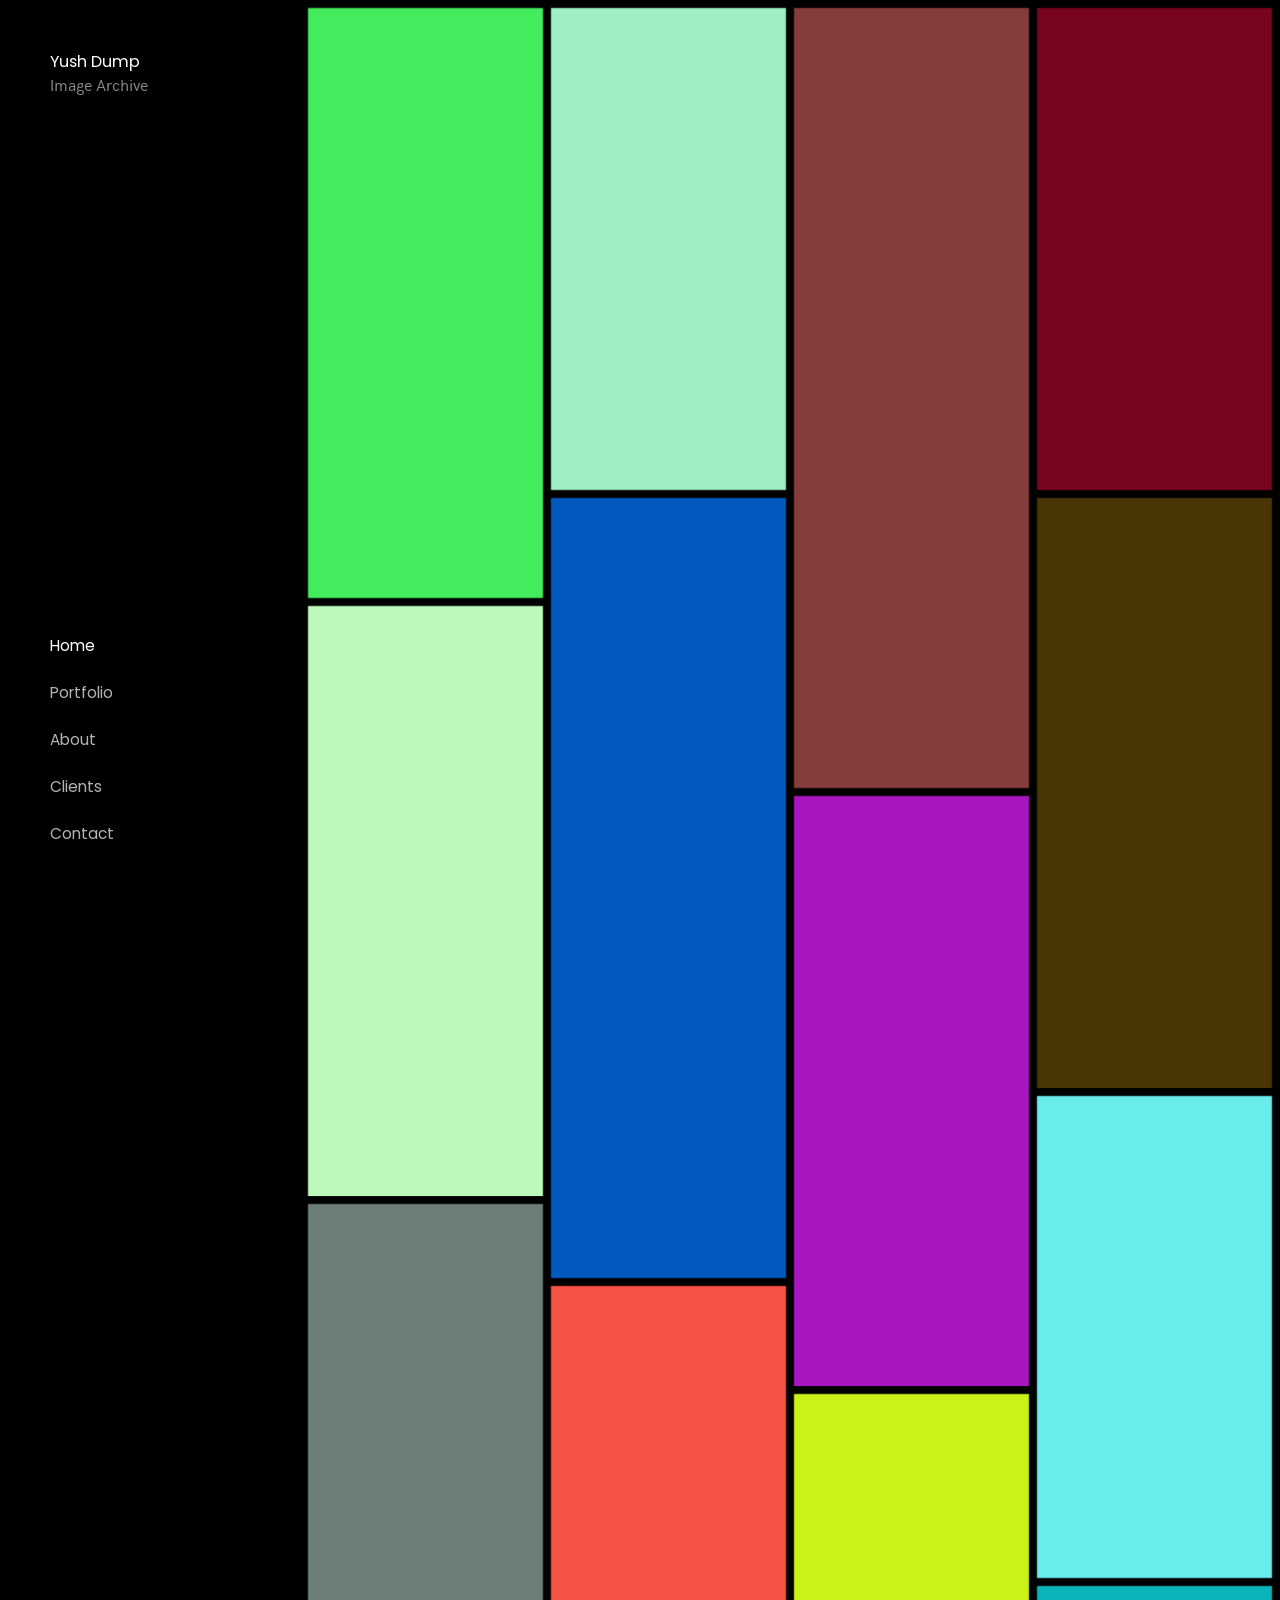
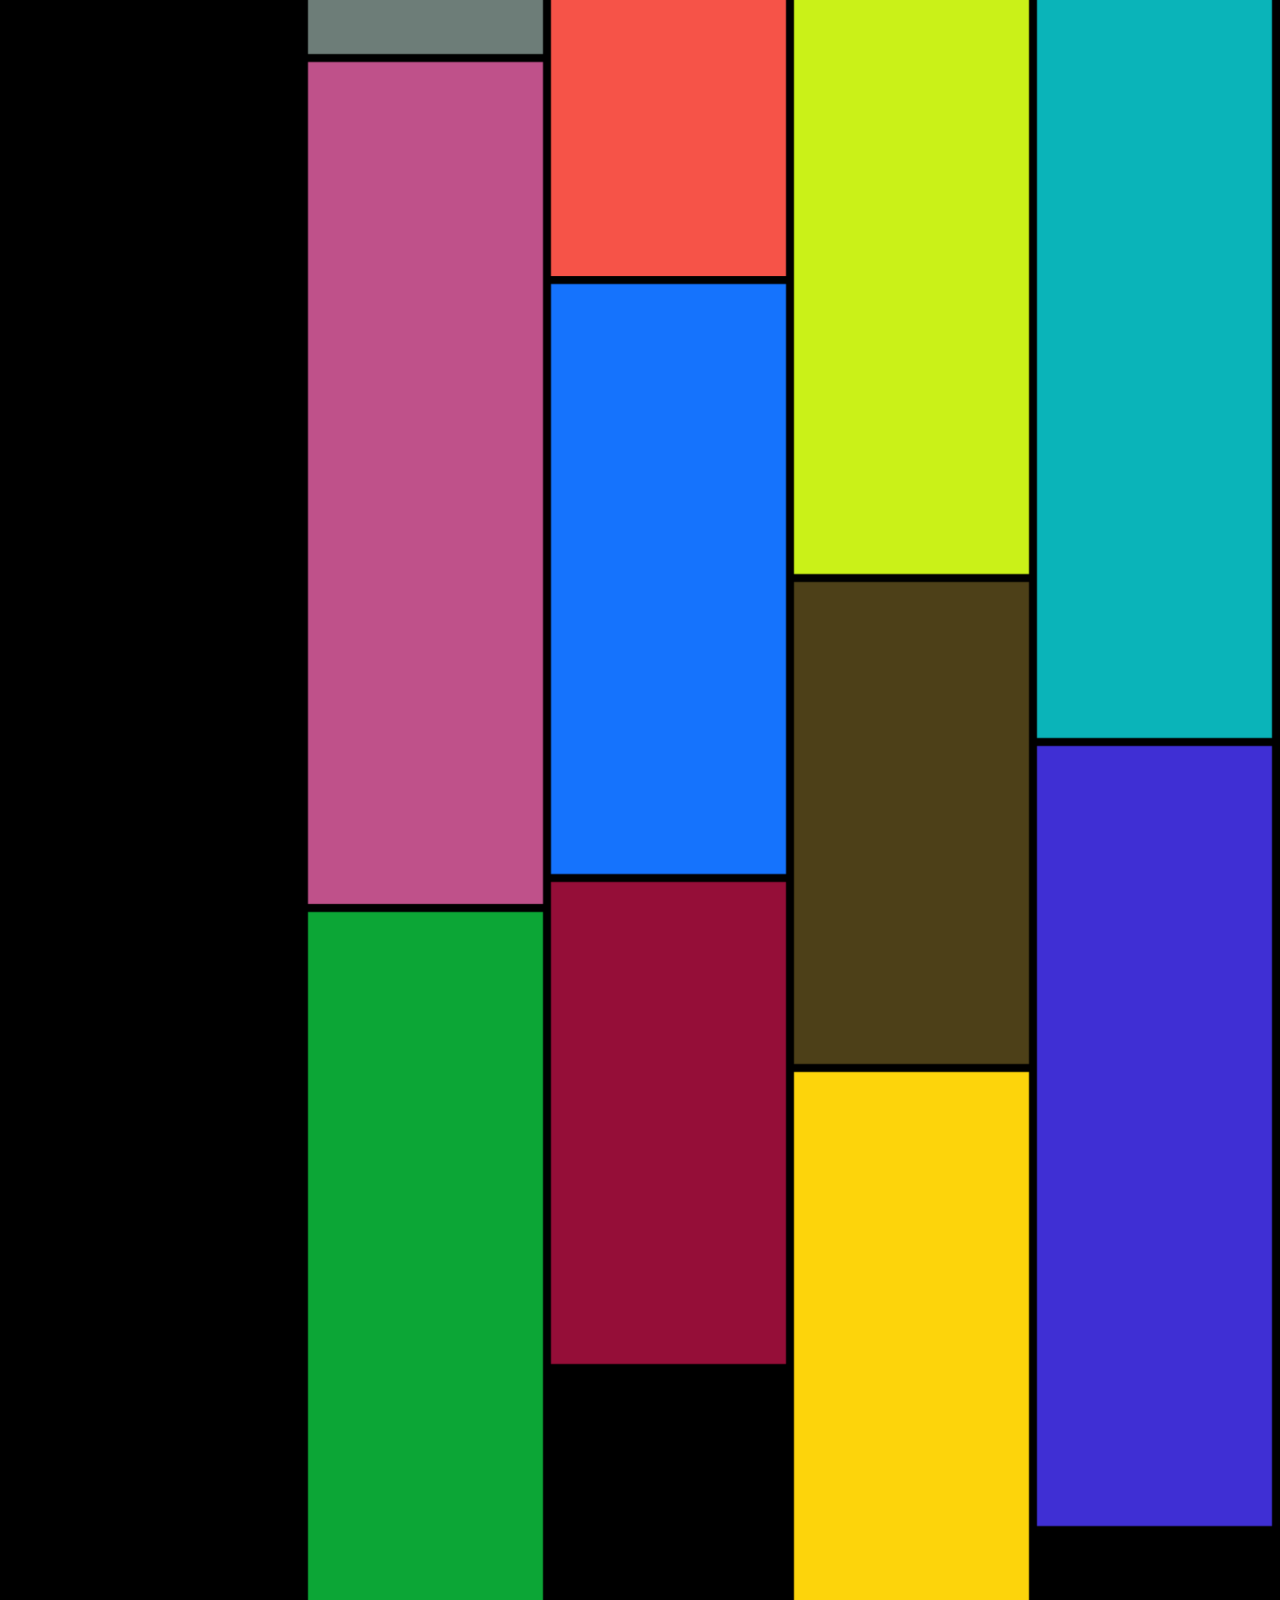
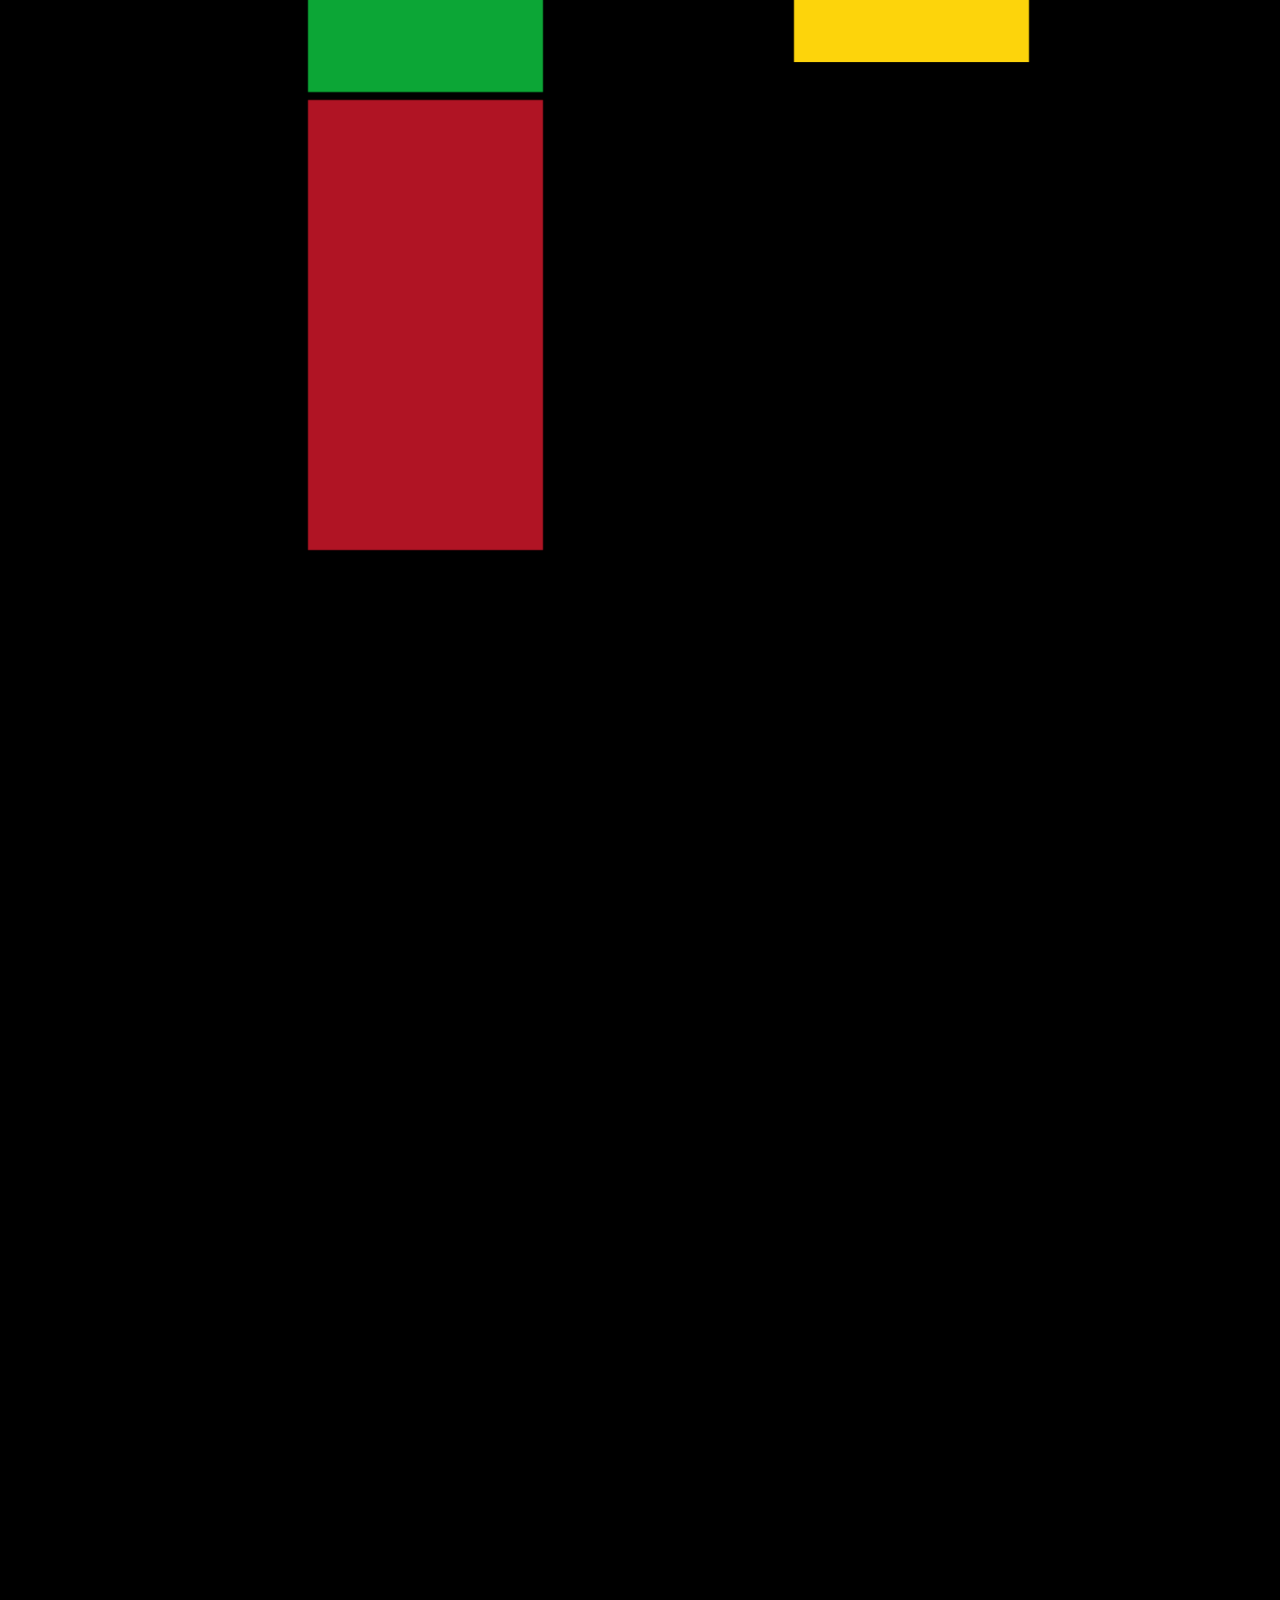
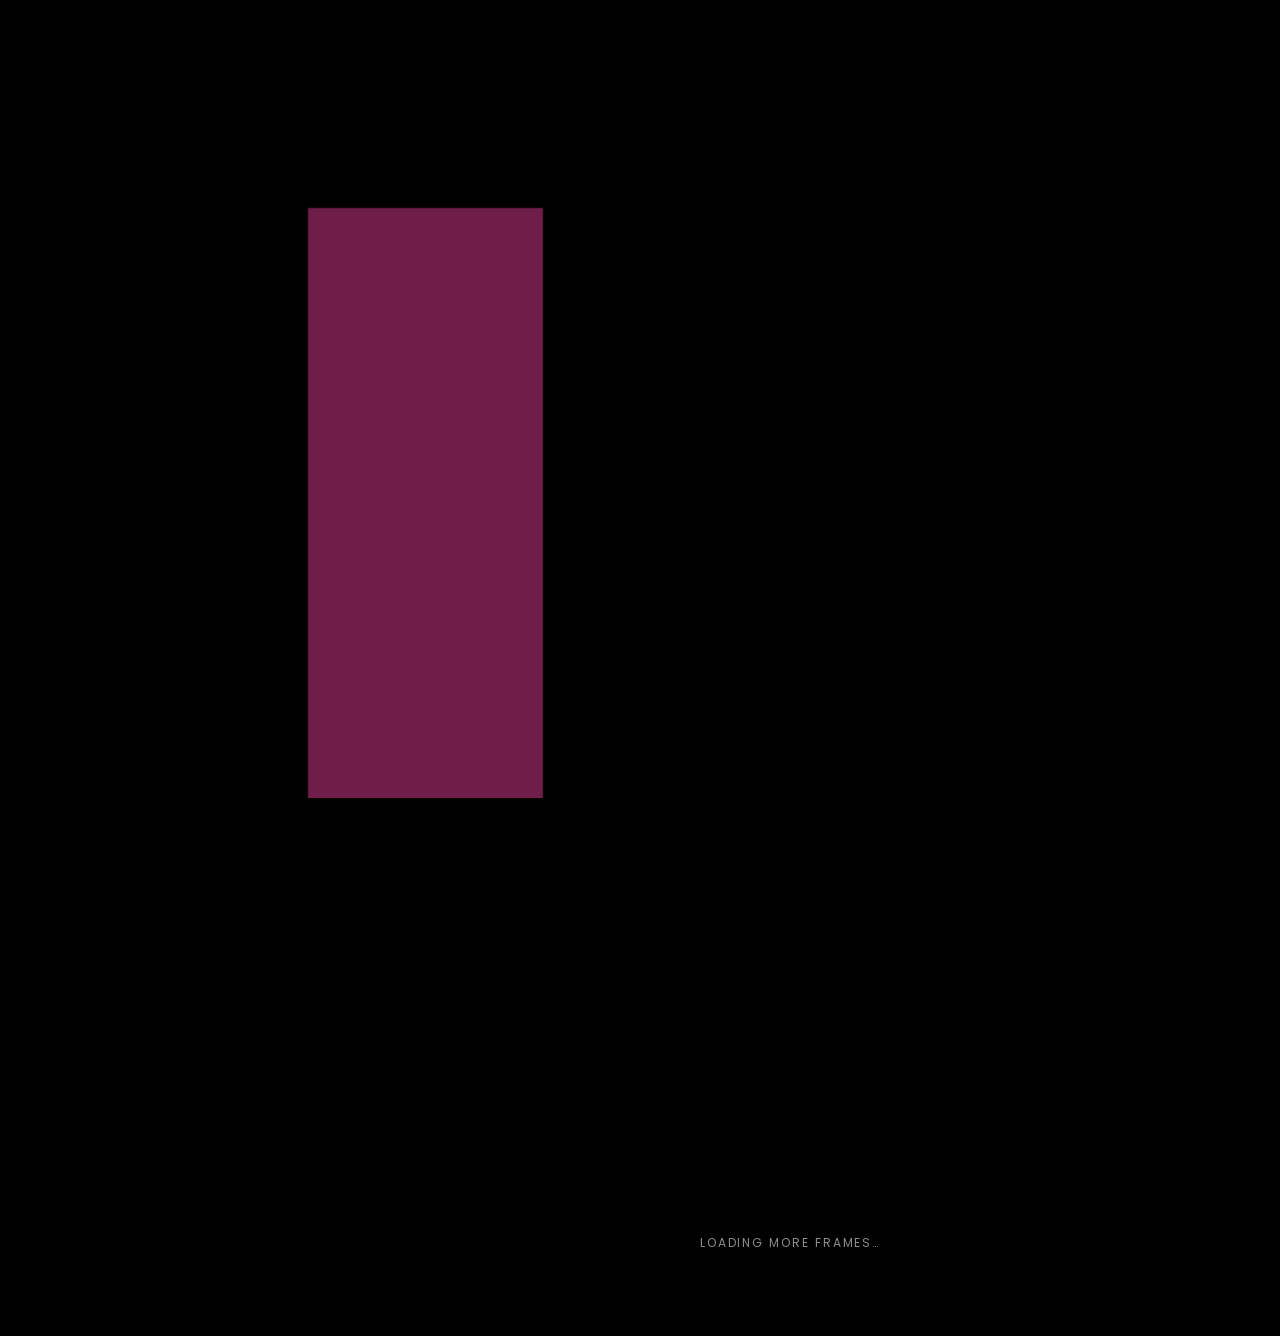
==== commit 42ff1092: "Add progressively loaded hex shade gallery" ====
--- a/index.html
+++ b/index.html
@@ -73,12 +73,32 @@
       </aside>
       <section class="main">
         <div class="img-grid">
-          <div class="item-sizer"></div><a href="images/portfolio/thumb-01.jpg" data-caption="Portrait #1" class="item lightbox"><img src="images/portfolio/thumb-01.jpg"></a><a href="images/portfolio/thumb-02.jpg" data-caption="Portrait #2" class="item lightbox"><img src="images/portfolio/thumb-02.jpg"></a><a href="images/portfolio/thumb-03.jpg" data-caption="Portrait #3" class="item lightbox"><img src="images/portfolio/thumb-03.jpg"></a><a href="images/portfolio/thumb-04.jpg" data-caption="Portrait #4" class="item lightbox"><img src="images/portfolio/thumb-04.jpg"></a><a href="images/portfolio/thumb-05.jpg" data-caption="Portrait #5" class="item lightbox"><img src="images/portfolio/thumb-05.jpg"></a><a href="images/portfolio/thumb-06.jpg" data-caption="Portrait #6" class="item lightbox"><img src="images/portfolio/thumb-06.jpg"></a><a href="images/portfolio/thumb-07.jpg" data-caption="Portrait #7" class="item lightbox"><img src="images/portfolio/thumb-07.jpg"></a><a href="images/portfolio/thumb-08.jpg" data-caption="Portrait #8" class="item lightbox"><img src="images/portfolio/thumb-08.jpg"></a><a href="images/portfolio/thumb-09.jpg" data-caption="Portrait #9" class="item lightbox"><img src="images/portfolio/thumb-09.jpg"></a><a href="images/portfolio/thumb-10.jpg" data-caption="Portrait #10" class="item lightbox"><img src="images/portfolio/thumb-10.jpg"></a><a href="images/portfolio/thumb-11.jpg" data-caption="Portrait #11" class="item lightbox"><img src="images/portfolio/thumb-11.jpg"></a><a href="images/portfolio/thumb-12.jpg" data-caption="Portrait #11" class="item lightbox"><img src="images/portfolio/thumb-12.jpg"></a><a href="images/portfolio/thumb-13.jpg" data-caption="Portrait #11" class="item lightbox"><img src="images/portfolio/thumb-13.jpg"></a><a href="images/portfolio/thumb-14.jpg" data-caption="Portrait #12" class="item lightbox"><img src="images/portfolio/thumb-14.jpg"></a>
+          <div class="item-sizer"></div>
+          <a href="images/hex/shade-001-42ec5d.png" data-caption="#42EC5D" class="item lightbox"><img src="images/hex/shade-001-42ec5d.png" alt="Solid color field in #42EC5D" width="548" height="590" decoding="async"></a>
+          <a href="images/hex/shade-002-9ef0c2.png" data-caption="#9EF0C2" class="item lightbox"><img src="images/hex/shade-002-9ef0c2.png" alt="Solid color field in #9EF0C2" width="550" height="482" decoding="async"></a>
+          <a href="images/hex/shade-003-853d3b.png" data-caption="#853D3B" class="item lightbox"><img src="images/hex/shade-003-853d3b.png" alt="Solid color field in #853D3B" width="550" height="780" decoding="async"></a>
+          <a href="images/hex/shade-004-79041f.png" data-caption="#79041F" class="item lightbox"><img src="images/hex/shade-004-79041f.png" alt="Solid color field in #79041F" width="550" height="482" decoding="async"></a>
+          <a href="images/hex/shade-005-025ac1.png" data-caption="#025AC1" class="item lightbox"><img src="images/hex/shade-005-025ac1.png" alt="Solid color field in #025AC1" width="550" height="780" decoding="async"></a>
+          <a href="images/hex/shade-006-493607.png" data-caption="#493607" class="item lightbox"><img src="images/hex/shade-006-493607.png" alt="Solid color field in #493607" width="550" height="590" decoding="async"></a>
+          <a href="images/hex/shade-007-bef9bc.png" data-caption="#BEF9BC" class="item lightbox"><img src="images/hex/shade-007-bef9bc.png" alt="Solid color field in #BEF9BC" width="550" height="590" decoding="async"></a>
+          <a href="images/hex/shade-008-a816c0.png" data-caption="#A816C0" class="item lightbox"><img src="images/hex/shade-008-a816c0.png" alt="Solid color field in #A816C0" width="550" height="590" decoding="async"></a>
+          <a href="images/hex/shade-009-6aeced.png" data-caption="#6AECED" class="item lightbox"><img src="images/hex/shade-009-6aeced.png" alt="Solid color field in #6AECED" width="550" height="482" decoding="async"></a>
+          <a href="images/hex/shade-010-6d7d78.png" data-caption="#6D7D78" class="item lightbox"><img src="images/hex/shade-010-6d7d78.png" alt="Solid color field in #6D7D78" width="550" height="450" decoding="async"></a>
+          <a href="images/hex/shade-011-f65348.png" data-caption="#F65348" class="item lightbox"><img src="images/hex/shade-011-f65348.png" alt="Solid color field in #F65348" width="550" height="590" decoding="async"></a>
+          <a href="images/hex/shade-012-caf118.png" data-caption="#CAF118" class="item lightbox"><img src="images/hex/shade-012-caf118.png" alt="Solid color field in #CAF118" width="550" height="780" decoding="async"></a>
         </div>
+        <div id="gallery-sentinel" class="gallery-sentinel" aria-hidden="true"></div>
+        <p id="gallery-status" class="gallery-status" role="status">Loading more frames&hellip;</p>
+        <footer id="gallery-end" class="gallery-end" aria-hidden="true">
+          <p class="gallery-end-kicker">End of the archive</p>
+          <p class="gallery-end-title">That&rsquo;s the whole roll.</p>
+          <p class="gallery-end-note">Nothing left but the afterimage.</p>
+        </footer>
       </section>
     </div>
     <script src="js/vendor.js"></script>
     <script src="js/functions.js"></script>
     <script src="modules/tera-lightbox/tera-lightbox.js"></script>
+    <script src="js/gallery-feed.js"></script>
   </body>
 </html>
--- a/css/custom.css
+++ b/css/custom.css
@@ -0,0 +1,73 @@
+/* This stylesheet is meant for custom styles, on top of The Sylk Template */
+
+.gallery-sentinel {
+  width: 100%;
+  height: 1px;
+}
+
+.gallery-status {
+  margin: 0;
+  padding: 50px 20px 80px;
+  color: rgba(255, 255, 255, .55);
+  font-family: "Poppins", "Helvetica Neue", Helvetica, sans-serif;
+  font-size: 12px;
+  letter-spacing: .16em;
+  text-align: center;
+  text-transform: uppercase;
+}
+
+.gallery-status.is-error {
+  color: #fff;
+}
+
+.gallery-end {
+  display: none;
+  min-height: 72vh;
+  padding: 100px 30px;
+  flex-direction: column;
+  align-items: center;
+  justify-content: center;
+  background: #111;
+  color: #fff;
+  text-align: center;
+}
+
+.gallery-end.is-visible {
+  display: flex;
+}
+
+.gallery-end p {
+  margin: 0;
+}
+
+.gallery-end-kicker,
+.gallery-end-note {
+  color: rgba(255, 255, 255, .55);
+  font-size: 12px;
+  letter-spacing: .16em;
+  text-transform: uppercase;
+}
+
+.gallery-end-title {
+  margin: 24px 0 !important;
+  font-family: "Poppins", "Helvetica Neue", Helvetica, sans-serif;
+  font-size: clamp(42px, 8vw, 112px);
+  font-weight: 700;
+  letter-spacing: -.06em;
+  line-height: .92;
+}
+
+@media screen and (max-width: 768px) {
+  .gallery-status {
+    padding-bottom: 50px;
+  }
+
+  .gallery-end {
+    min-height: 58vh;
+    padding: 80px 20px;
+  }
+
+  .gallery-end-title {
+    font-size: 48px;
+  }
+}
